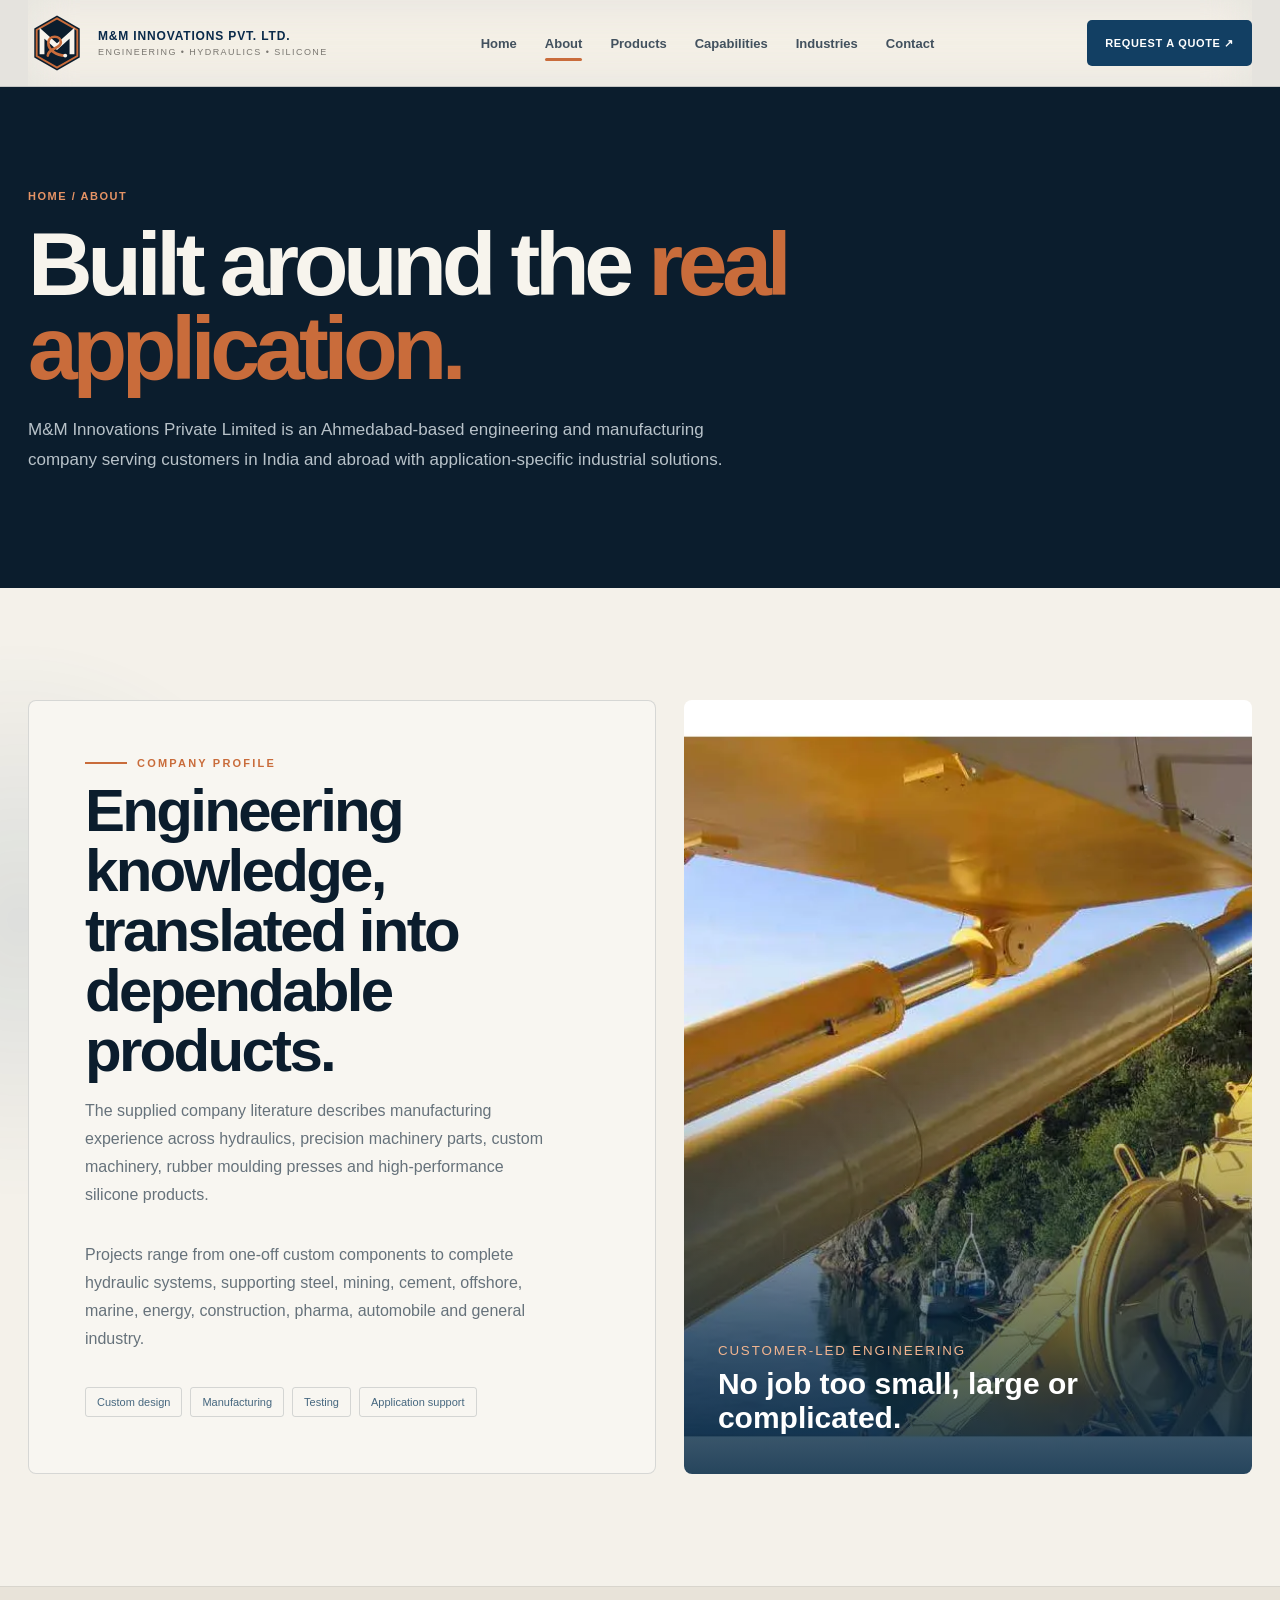
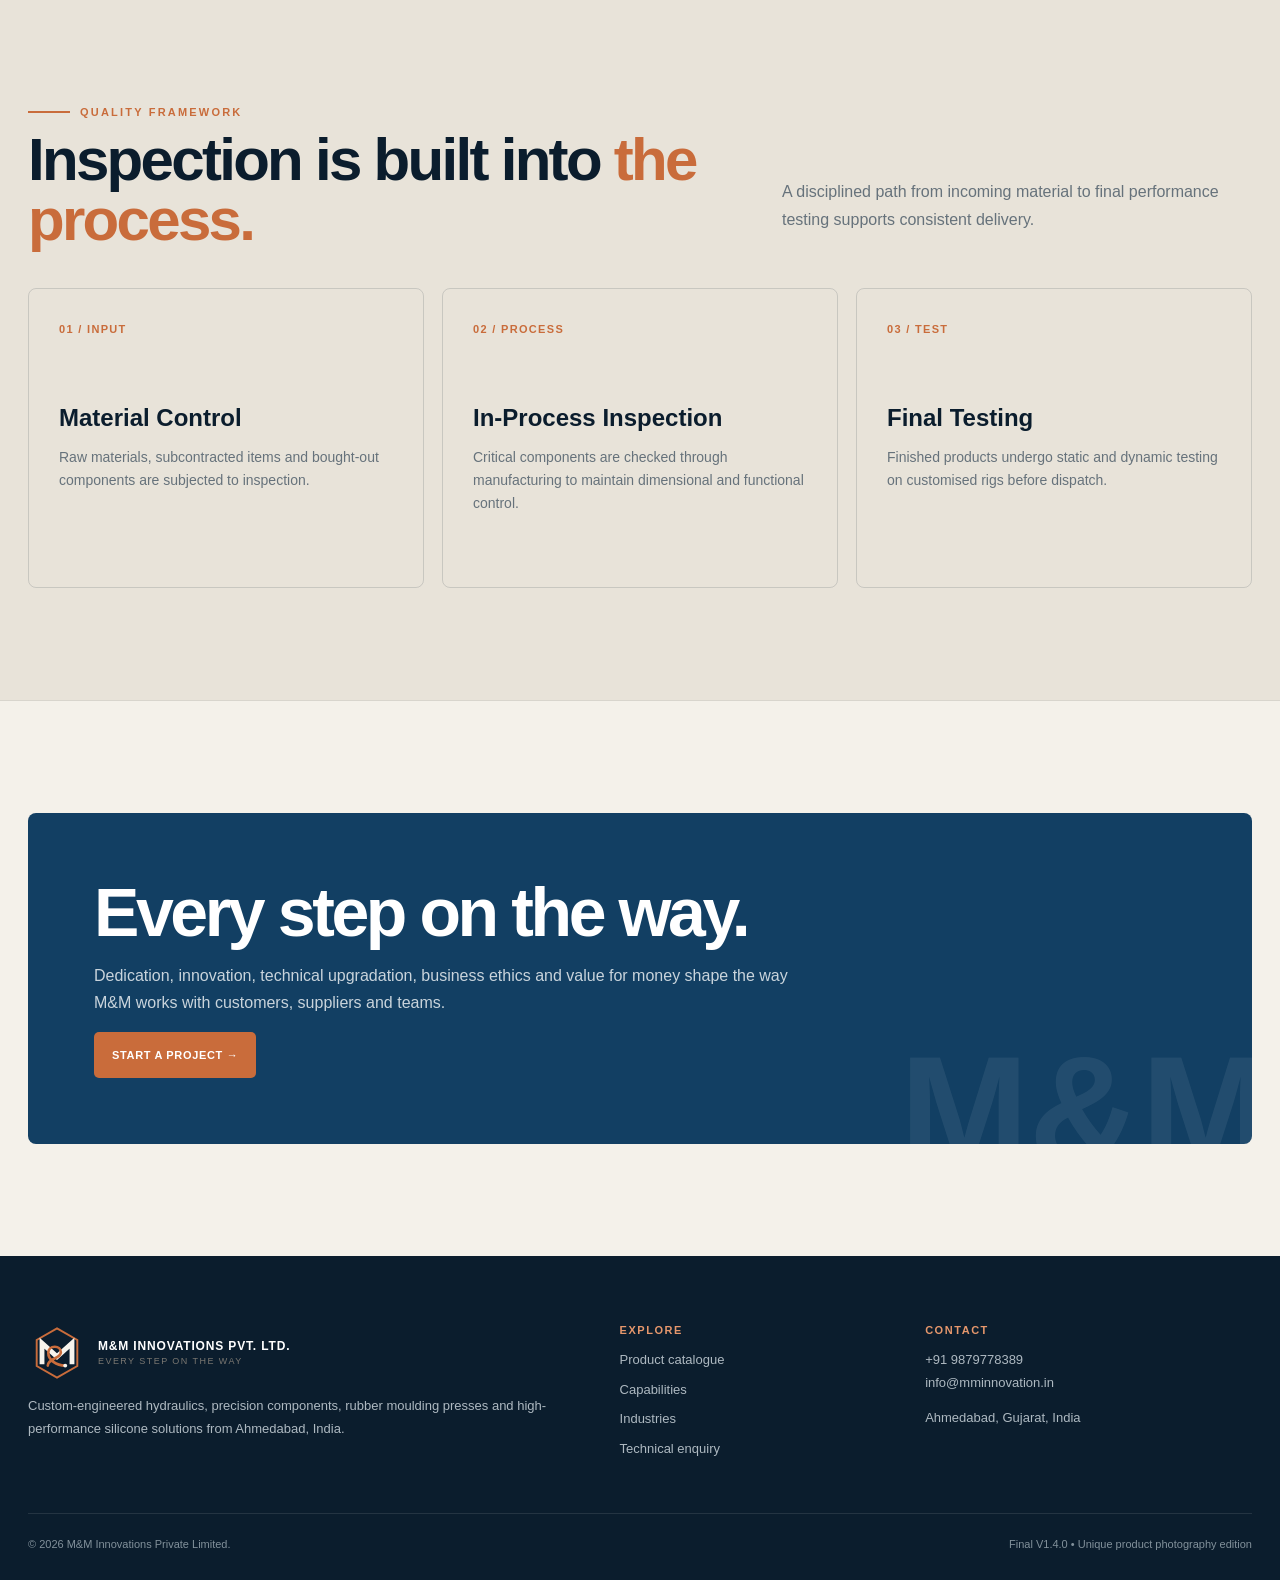
==== about.html @ 69aff67a "Initial commit for Render deployment" ====
<!doctype html><html lang="en"><head><meta charset="utf-8"><meta name="viewport" content="width=device-width,initial-scale=1"><title>About | M&M Innovations Pvt. Ltd.</title><meta name="description" content="About M&M Innovations manufacturing, quality control and engineering capabilities."><link rel="icon" href="favicon.ico"><link rel="stylesheet" href="assets/styles.css"><link rel="stylesheet" href="assets/final-polish.css"><link rel="stylesheet" href="assets/editorial-v130.css"></head><body><div class="noise"></div><div data-site-nav></div>
<header class="page-hero"><div class="container"><div class="breadcrumb">Home / About</div><h1>Built around the <span class="gradient" data-cms-text="about.hero.accent">real application.</span></h1><p data-cms-text="about.hero.description">M&M Innovations Private Limited is an Ahmedabad-based engineering and manufacturing company serving customers in India and abroad with application-specific industrial solutions.</p></div></header>
<main><section class="section"><div class="container split"><div class="content-panel reveal"><div class="eyebrow">Company profile</div><h2 data-cms-text="about.profile.title">Engineering knowledge, translated into dependable products.</h2><p data-cms-text="about.profile.description">The supplied company literature describes manufacturing experience across hydraulics, precision machinery parts, custom machinery, rubber moulding presses and high-performance silicone products.</p><p>Projects range from one-off custom components to complete hydraulic systems, supporting steel, mining, cement, offshore, marine, energy, construction, pharma, automobile and general industry.</p><div class="pill-row"><span class="pill">Custom design</span><span class="pill">Manufacturing</span><span class="pill">Testing</span><span class="pill">Application support</span></div></div><div class="visual-panel reveal"><img data-cms-image="about.profile.image" src="assets/product-photos/visual-cylinder.webp" alt="M&M hydraulic cylinder in industrial application"><div class="visual-caption"><small>Customer-led engineering</small><h3>No job too small, large or complicated.</h3></div></div></div></section>
<section class="section section-soft"><div class="container"><div class="section-head"><div><div class="eyebrow">Quality framework</div><h2>Inspection is built into <span class="gradient">the process.</span></h2></div><p>A disciplined path from incoming material to final performance testing supports consistent delivery.</p></div><div class="grid-3"><div class="service-card reveal"><span class="num">01 / INPUT</span><h3>Material Control</h3><p>Raw materials, subcontracted items and bought-out components are subjected to inspection.</p></div><div class="service-card reveal"><span class="num">02 / PROCESS</span><h3>In-Process Inspection</h3><p>Critical components are checked through manufacturing to maintain dimensional and functional control.</p></div><div class="service-card reveal"><span class="num">03 / TEST</span><h3>Final Testing</h3><p>Finished products undergo static and dynamic testing on customised rigs before dispatch.</p></div></div></div></section>
<section class="section"><div class="container cta-box reveal"><h2 data-cms-text="about.cta.title">Every step on the way.</h2><p>Dedication, innovation, technical upgradation, business ethics and value for money shape the way M&M works with customers, suppliers and teams.</p><a class="btn btn-dark" href="contact.html">Start a project →</a></div></section></main><div data-site-footer></div><script src="assets/site.js"></script></body></html>
---- assets/styles.css ----
:root{--ink:#0a2440;--ink-2:#243f59;--muted:#668097;--blue:#0b5f9e;--blue-2:#38a7d6;--ice:#eaf7fc;--white:#fff;--line:rgba(39,92,126,.15);--glass:rgba(255,255,255,.68);--glass-strong:rgba(255,255,255,.86);--shadow:0 24px 70px rgba(25,68,99,.13);--shadow-soft:0 12px 34px rgba(25,68,99,.09);--radius:26px;--display:"Segoe UI Variable Display","Segoe UI",sans-serif;--body:"Segoe UI Variable Text","Segoe UI",sans-serif}
*{box-sizing:border-box}html{scroll-behavior:smooth}body{margin:0;color:var(--ink);font-family:var(--body);background:linear-gradient(135deg,#fafdff 0%,#eef8fc 42%,#f8fbfd 100%);overflow-x:hidden}body:before,body:after{content:"";position:fixed;z-index:-2;border-radius:50%;filter:blur(10px);pointer-events:none}body:before{width:540px;height:540px;right:-180px;top:-180px;background:radial-gradient(circle,rgba(80,184,220,.22),transparent 68%);animation:orb 16s ease-in-out infinite}body:after{width:440px;height:440px;left:-180px;bottom:-180px;background:radial-gradient(circle,rgba(118,153,207,.18),transparent 70%);animation:orb 19s ease-in-out infinite reverse}body.modal-open{overflow:hidden}a{color:inherit;text-decoration:none}button,input,select,textarea{font:inherit}img{display:block;max-width:100%}.container{width:min(1200px,calc(100% - 40px));margin:auto}.noise{position:fixed;inset:0;z-index:-1;pointer-events:none;opacity:.18;background-image:linear-gradient(rgba(29,92,126,.025) 1px,transparent 1px),linear-gradient(90deg,rgba(29,92,126,.025) 1px,transparent 1px);background-size:36px 36px;mask-image:linear-gradient(to bottom,black,transparent 85%)}
.nav{position:fixed;inset:16px 0 auto;z-index:80}.nav-inner{min-height:76px;padding:9px 12px 9px 16px;display:flex;align-items:center;justify-content:space-between;gap:22px;border:1px solid rgba(255,255,255,.9);border-radius:22px;background:rgba(255,255,255,.7);backdrop-filter:blur(22px) saturate(145%);box-shadow:0 14px 45px rgba(31,78,108,.1)}.brand{display:flex;align-items:center;gap:12px;min-width:0}.brand-logo{width:68px;height:50px;object-fit:contain;flex:0 0 auto;filter:drop-shadow(0 8px 10px rgba(22,58,93,.13))}.brand-copy{display:grid;line-height:1}.brand-copy strong{font:800 13px/1.18 var(--display);letter-spacing:.04em;color:#092a4a}.brand-copy small{margin-top:4px;color:#688095;font-size:9px;letter-spacing:.16em;text-transform:uppercase}.nav-links{display:flex;align-items:center;gap:22px;font-size:13px;font-weight:600;color:#415e76}.nav-links a{padding:11px 0;position:relative}.nav-links a:after{content:"";position:absolute;left:0;right:100%;bottom:4px;height:2px;border-radius:3px;background:linear-gradient(90deg,var(--blue),var(--blue-2));transition:right .25s ease}.nav-links a:hover:after,.nav-links a.active:after{right:0}.nav-cta,.btn{display:inline-flex;align-items:center;justify-content:center;gap:8px;min-height:44px;border:1px solid transparent;border-radius:13px;padding:11px 17px;font-size:13px;font-weight:800;cursor:pointer;transition:transform .25s ease,box-shadow .25s ease,border-color .25s ease}.nav-cta,.btn-primary{color:#fff;background:linear-gradient(135deg,#0b4d83,#1683bb);box-shadow:0 12px 27px rgba(11,95,158,.22)}.btn-secondary{color:var(--ink);border-color:rgba(43,91,125,.16);background:rgba(255,255,255,.68);backdrop-filter:blur(12px)}.btn-dark{color:#fff;background:#0a2845}.btn:hover,.nav-cta:hover{transform:translateY(-2px);box-shadow:0 16px 30px rgba(22,71,105,.17)}.menu-btn{display:none;border:0;background:transparent;color:var(--ink);font-size:25px;cursor:pointer}.eyebrow{display:inline-flex;align-items:center;gap:10px;color:var(--blue);font-size:11px;font-weight:800;letter-spacing:.18em;text-transform:uppercase}.eyebrow:before{content:"";width:30px;height:1px;background:currentColor}
.hero{min-height:100svh;display:flex;align-items:center;padding:152px 0 88px;position:relative;overflow:hidden;background:radial-gradient(circle at 72% 36%,rgba(255,255,255,.96),rgba(221,244,251,.6) 27%,transparent 52%)}.hero:before{content:"";position:absolute;width:720px;height:720px;right:-70px;top:40px;border:1px solid rgba(27,109,157,.09);border-radius:50%;box-shadow:inset 0 0 0 90px rgba(255,255,255,.14),inset 0 0 0 180px rgba(255,255,255,.11);animation:spin 38s linear infinite}.hero-grid{position:relative;z-index:2;display:grid;grid-template-columns:minmax(0,1.14fr) minmax(330px,.86fr);align-items:center;gap:70px}.hero h1,.page-hero h1{font:800 clamp(50px,7vw,92px)/.94 var(--display);letter-spacing:-.06em;margin:20px 0 25px;color:#092a4a}.hero h1 span,.gradient{background:linear-gradient(95deg,#0a4b7d,#2f9eca);-webkit-background-clip:text;color:transparent}.hero p,.page-hero p{max-width:730px;color:#536f85;font-size:17px;line-height:1.75}.hero-actions{display:flex;gap:11px;flex-wrap:wrap;margin-top:31px}.hero-logo-card{justify-self:end;width:min(390px,100%);height:500px;display:grid;place-items:center;padding:35px;border:1px solid rgba(255,255,255,.95);border-radius:40px;background:rgba(255,255,255,.52);backdrop-filter:blur(24px) saturate(140%);box-shadow:var(--shadow);animation:float 6s ease-in-out infinite}.hero-logo-card img{width:100%;height:410px;object-fit:contain;filter:drop-shadow(0 24px 22px rgba(17,58,91,.18))}.hero-logo-card p{display:none}.metrics{position:relative;z-index:5;margin-top:-52px}.metric-row{display:grid;grid-template-columns:repeat(4,1fr);border:1px solid rgba(255,255,255,.92);border-radius:24px;background:rgba(255,255,255,.68);backdrop-filter:blur(22px);box-shadow:var(--shadow-soft);overflow:hidden}.metric{padding:24px 25px}.metric+.metric{border-left:1px solid var(--line)}.metric strong{display:block;font:800 27px var(--display);color:#0b4f82}.metric span{font-size:12px;color:var(--muted)}
.section{padding:105px 0}.section-soft{background:linear-gradient(180deg,rgba(255,255,255,.5),rgba(228,245,251,.45))}.section-head{display:flex;justify-content:space-between;align-items:end;gap:36px;margin-bottom:38px}.section-head h2,.content-panel h2{font:800 clamp(35px,5vw,60px)/1 var(--display);letter-spacing:-.045em;margin:12px 0 0;color:#0a2c4c}.section-head p,.content-panel p{max-width:470px;color:var(--muted);line-height:1.75}.grid-3{display:grid;grid-template-columns:repeat(3,1fr);gap:18px}.division-card,.service-card{position:relative;min-height:310px;padding:28px;border:1px solid rgba(255,255,255,.94);border-radius:var(--radius);background:rgba(255,255,255,.62);backdrop-filter:blur(16px);box-shadow:var(--shadow-soft);overflow:hidden;transition:transform .35s ease,box-shadow .35s ease,border-color .35s ease}.division-card:before,.service-card:before{content:"";position:absolute;width:120px;height:120px;right:-50px;bottom:-55px;border-radius:50%;background:radial-gradient(circle,rgba(58,166,211,.18),transparent 70%);transition:transform .4s}.division-card:hover,.service-card:hover{transform:translateY(-8px);border-color:rgba(82,170,207,.32);box-shadow:0 28px 60px rgba(28,76,107,.15)}.division-card:hover:before,.service-card:hover:before{transform:scale(1.4)}.division-card .icon,.service-card .num{color:#1175ad;font:800 11px var(--display);letter-spacing:.12em}.division-card h3,.service-card h3{font:800 24px/1.15 var(--display);margin:67px 0 12px;color:#0d3455}.division-card p,.service-card p{color:var(--muted);font-size:14px;line-height:1.67}.division-card .arrow{position:absolute;right:24px;top:24px;width:42px;height:42px;display:grid;place-items:center;border:1px solid var(--line);border-radius:50%;background:rgba(255,255,255,.55);transition:.3s}.division-card:hover .arrow{background:var(--blue);color:#fff;border-color:var(--blue);transform:rotate(45deg)}
.split{display:grid;grid-template-columns:1.05fr .95fr;gap:20px}.visual-panel{min-height:590px;border-radius:34px;overflow:hidden;position:relative;border:1px solid rgba(255,255,255,.95);background:#e9f4f8;box-shadow:var(--shadow)}.visual-panel img{width:100%;height:100%;object-fit:cover}.visual-panel:after{content:"";position:absolute;inset:45% 0 0;background:linear-gradient(transparent,rgba(8,43,70,.88))}.visual-caption{position:absolute;z-index:2;left:28px;right:28px;bottom:26px;color:#fff}.visual-caption small{color:#bfefff;letter-spacing:.14em;text-transform:uppercase}.visual-caption h3{font:800 30px var(--display);margin:8px 0}.content-panel{padding:46px;border:1px solid rgba(255,255,255,.94);border-radius:34px;background:rgba(255,255,255,.66);backdrop-filter:blur(18px);box-shadow:var(--shadow-soft);display:flex;flex-direction:column;justify-content:center}.ticks{display:grid;gap:0;margin-top:22px}.tick{display:grid;grid-template-columns:42px 1fr;gap:12px;padding:16px 0;border-top:1px solid var(--line)}.tick b{color:var(--blue)}.tick span{color:var(--muted);font-size:13px;line-height:1.6}.pill-row{display:flex;gap:8px;flex-wrap:wrap;margin-top:18px}.pill{padding:8px 11px;border:1px solid var(--line);border-radius:999px;background:rgba(255,255,255,.62);color:#46677f;font-size:11px}
.page-hero{padding:180px 0 92px;position:relative;background:radial-gradient(circle at 84% 22%,rgba(63,170,213,.2),transparent 30%),linear-gradient(180deg,rgba(255,255,255,.5),rgba(230,246,251,.44));border-bottom:1px solid rgba(55,112,145,.08)}.breadcrumb{color:var(--blue);font-size:11px;font-weight:800;letter-spacing:.14em;text-transform:uppercase}.cta-box{padding:55px;border:1px solid rgba(255,255,255,.96);border-radius:36px;background:linear-gradient(135deg,rgba(255,255,255,.88),rgba(212,241,250,.82));backdrop-filter:blur(20px);box-shadow:var(--shadow);color:var(--ink);position:relative;overflow:hidden}.cta-box:after{content:'M&M';position:absolute;right:-18px;bottom:-45px;font:800 155px/1 var(--display);color:#0d679d;opacity:.07}.cta-box h2{font:800 clamp(38px,5.5vw,68px)/.98 var(--display);letter-spacing:-.05em;max-width:850px;margin:0;color:#0a2d4d}.cta-box p{max-width:700px;color:#536f85;line-height:1.7;position:relative;z-index:2}
.catalog-tools{position:sticky;top:106px;z-index:20;display:flex;align-items:center;gap:12px;flex-wrap:wrap;padding:12px;margin:0 0 30px;border:1px solid rgba(255,255,255,.94);border-radius:19px;background:rgba(255,255,255,.76);backdrop-filter:blur(22px);box-shadow:var(--shadow-soft)}.search-box{min-width:260px;flex:1;position:relative}.search-box input{width:100%;height:47px;padding:0 42px 0 15px;border:1px solid var(--line);border-radius:13px;color:var(--ink);background:rgba(246,252,254,.86);outline:none}.search-box input:focus{border-color:#5eb1d3;box-shadow:0 0 0 4px rgba(61,160,204,.1)}.search-box span{position:absolute;right:15px;top:12px;color:var(--muted)}.filters{display:flex;gap:7px;overflow:auto;padding-bottom:1px}.filter-btn{white-space:nowrap;border:1px solid var(--line);border-radius:11px;padding:10px 12px;background:rgba(255,255,255,.55);color:#45657d;cursor:pointer;font-size:12px}.filter-btn.active{background:#0c609b;color:#fff;border-color:#0c609b;font-weight:800}.product-grid{display:grid;grid-template-columns:repeat(3,1fr);gap:18px}.product-card{min-height:395px;border:1px solid rgba(255,255,255,.96);border-radius:26px;background:rgba(255,255,255,.66);backdrop-filter:blur(16px);box-shadow:var(--shadow-soft);overflow:hidden;transition:transform .32s ease,box-shadow .32s ease}.product-card:hover{transform:translateY(-7px);box-shadow:0 27px 58px rgba(29,78,109,.15)}.product-media{height:126px;position:relative;overflow:hidden;background:linear-gradient(135deg,rgba(221,244,251,.85),rgba(247,252,254,.94));border-bottom:1px solid rgba(44,104,139,.08)}.product-media:before{content:"";position:absolute;right:-32px;top:-48px;width:175px;height:175px;border-radius:50%;border:1px solid rgba(38,130,176,.16);box-shadow:inset 0 0 0 28px rgba(255,255,255,.22)}.product-media:after{content:"M&M";position:absolute;right:18px;bottom:7px;font:800 50px/1 var(--display);color:rgba(23,103,151,.07)}.product-symbol{position:absolute;left:21px;bottom:18px;width:56px;height:56px;display:grid;place-items:center;border-radius:17px;color:#fff;font:800 17px var(--display);background:linear-gradient(145deg,#0e4f82,#2a9aca);box-shadow:0 12px 24px rgba(18,98,150,.22)}.product-badge{position:absolute;left:91px;bottom:31px;color:#276181;font-size:10px;font-weight:800;letter-spacing:.08em;text-transform:uppercase}.product-body{padding:22px}.product-body h3{font:800 21px/1.18 var(--display);margin:0 0 10px;color:#0c3152}.product-body p{height:68px;overflow:hidden;color:var(--muted);font-size:13px;line-height:1.65}.spec-chips{display:flex;gap:6px;flex-wrap:wrap;margin:15px 0}.spec-chips span{padding:6px 8px;border-radius:8px;background:rgba(226,244,250,.75);color:#3b6b87;font-size:10px}.product-actions{display:flex;gap:8px}.product-actions .btn{flex:1;padding:10px 12px}.empty{display:none;text-align:center;padding:50px;border:1px dashed var(--line);border-radius:20px;color:var(--muted)}.catalog-downloads{display:grid;grid-template-columns:repeat(5,1fr);gap:12px}.download-card{display:flex;flex-direction:column;min-height:185px;gap:12px;padding:19px;border:1px solid rgba(255,255,255,.94);border-radius:19px;background:rgba(255,255,255,.64);box-shadow:var(--shadow-soft)}.download-card strong{font:800 15px/1.3 var(--display);color:#113a5a}.download-card small{color:var(--muted)}.download-card a{margin-top:auto;color:var(--blue);font-size:12px;font-weight:800}
.modal{position:fixed;z-index:100;inset:0;display:none;place-items:center;padding:20px;background:rgba(17,43,61,.35);backdrop-filter:blur(14px)}.modal.open{display:grid}.modal-card{width:min(1000px,100%);max-height:calc(100svh - 40px);overflow:auto;display:grid;grid-template-columns:.95fr 1.05fr;border:1px solid rgba(255,255,255,.95);border-radius:29px;background:rgba(250,253,254,.94);box-shadow:0 36px 100px rgba(14,45,67,.25)}.modal-image{min-height:570px;background:#eef6f8}.modal-image img{width:100%;height:100%;object-fit:contain;object-position:top}.modal-content{padding:38px;position:relative}.modal-close{position:absolute;right:18px;top:18px;width:40px;height:40px;border:1px solid var(--line);border-radius:50%;background:#fff;color:var(--ink);cursor:pointer}.modal-content h2{font:800 38px/1 var(--display);margin:14px 45px 16px 0;color:#0c3152}.modal-content p{color:var(--muted);line-height:1.75}.spec-list{display:grid;gap:9px;margin:22px 0}.spec-list div{display:flex;gap:10px;padding-top:9px;border-top:1px solid var(--line);color:#3f6078;font-size:13px}.spec-list div:before{content:'◆';color:#2190c0;font-size:9px;margin-top:4px}
.capability-table{width:100%;border-collapse:collapse;border:1px solid var(--line);background:rgba(255,255,255,.68);box-shadow:var(--shadow-soft)}.capability-table th,.capability-table td{text-align:left;padding:15px;border-bottom:1px solid var(--line);font-size:13px}.capability-table th{color:#0b5b91;background:rgba(218,241,249,.72)}.capability-table td{color:#526e82}.industry-grid{display:grid;grid-template-columns:repeat(4,1fr);gap:14px}.industry{min-height:195px;padding:22px;border:1px solid rgba(255,255,255,.95);border-radius:21px;background:rgba(255,255,255,.63);box-shadow:var(--shadow-soft);display:flex;flex-direction:column;justify-content:space-between;transition:transform .3s}.industry:hover{transform:translateY(-6px)}.industry b{font:800 28px var(--display);color:#1b82b3}.industry span{color:var(--muted);font-size:12px;line-height:1.6}.contact-grid{display:grid;grid-template-columns:.9fr 1.1fr;gap:20px}.contact-card,.form-card{padding:34px;border:1px solid rgba(255,255,255,.95);border-radius:29px;background:rgba(255,255,255,.66);box-shadow:var(--shadow-soft)}.contact-list{display:grid;gap:17px;margin-top:25px}.contact-item{padding-top:16px;border-top:1px solid var(--line)}.contact-item small{display:block;color:var(--blue);text-transform:uppercase;letter-spacing:.12em;margin-bottom:6px}.contact-item p,.contact-item a{color:var(--muted);line-height:1.65;margin:0;font-size:13px}.form-grid{display:grid;grid-template-columns:1fr 1fr;gap:13px}.field{display:grid;gap:7px}.field.full{grid-column:1/-1}.field label{font-size:11px;color:#516e84}.field input,.field select,.field textarea{width:100%;border:1px solid var(--line);border-radius:13px;background:rgba(248,252,253,.82);color:var(--ink);padding:13px;outline:none}.field textarea{min-height:130px;resize:vertical}.field input:focus,.field select:focus,.field textarea:focus{border-color:#59acd1;box-shadow:0 0 0 4px rgba(61,160,204,.1)}.form-message{display:none;margin-top:12px;padding:12px;border:1px solid rgba(51,157,111,.25);border-radius:11px;background:rgba(92,196,145,.12);color:#22764d}
.footer{padding:72px 0 28px}.footer-grid{display:grid;grid-template-columns:1.35fr .65fr .8fr;gap:40px;padding:35px;border:1px solid rgba(255,255,255,.95);border-radius:28px;background:rgba(255,255,255,.56);box-shadow:var(--shadow-soft)}.footer p,.footer a{color:var(--muted);font-size:13px;line-height:1.75}.footer h4{margin:0 0 13px;color:#24465f;font-size:11px;text-transform:uppercase;letter-spacing:.14em}.footer-links{display:grid;gap:7px}.footer-bottom{display:flex;justify-content:space-between;gap:18px;padding-top:22px;color:#7c91a1;font-size:11px}.reveal{opacity:0;transform:translateY(24px);transition:opacity .7s ease,transform .7s cubic-bezier(.2,.75,.2,1)}.reveal.visible{opacity:1;transform:none}.grid-3 .reveal:nth-child(2),.product-grid .reveal:nth-child(3n+2){transition-delay:.07s}.grid-3 .reveal:nth-child(3),.product-grid .reveal:nth-child(3n){transition-delay:.14s}.admin-shortcut{position:fixed;z-index:60;right:16px;bottom:16px;padding:9px 12px;border:1px solid rgba(255,255,255,.9);border-radius:999px;background:rgba(255,255,255,.8);backdrop-filter:blur(16px);box-shadow:var(--shadow-soft);color:var(--blue);font-size:11px;font-weight:800}
@keyframes float{0%,100%{transform:translateY(0) rotate(-.4deg)}50%{transform:translateY(-13px) rotate(.4deg)}}@keyframes orb{0%,100%{transform:translate(0,0)}50%{transform:translate(-25px,28px)}}@keyframes spin{to{transform:rotate(360deg)}}
@media(max-width:1050px){.nav-links{gap:14px}.nav-cta{display:none}.product-grid{grid-template-columns:repeat(2,1fr)}.catalog-downloads{grid-template-columns:repeat(3,1fr)}.industry-grid{grid-template-columns:repeat(2,1fr)}}@media(max-width:820px){.nav-links{display:none}.nav-links.open{position:absolute;display:grid;top:84px;left:20px;right:20px;padding:18px;border:1px solid rgba(255,255,255,.95);border-radius:18px;background:rgba(255,255,255,.94);box-shadow:var(--shadow)}.menu-btn{display:block}.hero-grid{grid-template-columns:1fr}.hero-logo-card{display:none}.metric-row{grid-template-columns:repeat(2,1fr)}.metric:nth-child(3){border-left:0;border-top:1px solid var(--line)}.metric:nth-child(4){border-top:1px solid var(--line)}.grid-3{grid-template-columns:repeat(2,1fr)}.split,.contact-grid{grid-template-columns:1fr}.section-head{display:block}.section-head p{margin-top:17px}.catalog-downloads{grid-template-columns:repeat(2,1fr)}.modal-card{grid-template-columns:1fr}.modal-image{min-height:360px;max-height:42vh}.footer-grid{grid-template-columns:1fr 1fr}.footer-grid>:first-child{grid-column:1/-1}}@media(max-width:580px){.container{width:min(100% - 24px,1200px)}.brand-copy small{display:none}.brand-copy strong{max-width:165px;font-size:10px}.brand-logo{width:55px;height:42px}.nav{inset:10px 0 auto}.nav-inner{min-height:64px}.hero{padding-top:132px}.hero h1,.page-hero h1{font-size:46px}.hero p,.page-hero p{font-size:15px}.metrics{margin-top:-25px}.metric{padding:18px}.metric strong{font-size:21px}.section{padding:76px 0}.grid-3,.product-grid,.catalog-downloads,.industry-grid,.form-grid{grid-template-columns:1fr}.division-card,.service-card{min-height:255px}.division-card h3,.service-card h3{margin-top:48px}.content-panel,.contact-card,.form-card{padding:25px}.visual-panel{min-height:430px}.catalog-tools{top:86px}.search-box{min-width:100%}.page-hero{padding:145px 0 70px}.cta-box{padding:38px 24px}.modal-content{padding:28px 22px}.modal-content h2{font-size:31px}.footer-grid{grid-template-columns:1fr;padding:26px}.footer-grid>:first-child{grid-column:auto}.footer-bottom{display:block}.product-card{min-height:380px}}@media(prefers-reduced-motion:reduce){*{scroll-behavior:auto!important;animation:none!important;transition:none!important}.reveal{opacity:1;transform:none}}
---- assets/final-polish.css ----
/* Final V1.4.0 stability, accessibility and responsive polish */
.sr-only{position:absolute!important;width:1px;height:1px;padding:0;margin:-1px;overflow:hidden;clip:rect(0,0,0,0);white-space:nowrap;border:0}
[hidden]{display:none!important}
:where(a,button,input,select,textarea):focus-visible{outline:3px solid rgba(20,132,187,.38);outline-offset:3px}
.menu-btn{min-width:44px;min-height:44px;border-radius:12px}
.menu-btn:hover{background:rgba(220,242,250,.72)}
.nav-inner{position:relative}
.product-count{flex:0 0 auto;padding:0 5px;color:#56748a;font-size:11px;font-weight:700;white-space:nowrap}
.form-message.error{border-color:rgba(191,72,72,.28);background:rgba(220,83,83,.1);color:#9a3434}
.btn:disabled{cursor:not-allowed;opacity:.68;transform:none;box-shadow:none}
.visual-panel img{transition:transform .7s cubic-bezier(.2,.75,.2,1)}
.visual-panel:hover img{transform:scale(1.025)}
.capability-table tr:last-child td{border-bottom:0}
.footer-links a,.contact-item a{width:max-content;max-width:100%}
.footer-links a:hover,.contact-item a:hover{color:var(--blue)}
@media(max-width:820px){
  .nav-links.open{max-height:calc(100vh - 120px);overflow-y:auto}
  .nav-links.open a{min-height:44px;display:flex;align-items:center;padding:10px 12px;border-radius:10px}
  .nav-links.open a:hover,.nav-links.open a.active{background:rgba(225,244,250,.72)}
  .modal{padding:12px;align-items:end}
  .modal-card{max-height:calc(100svh - 24px);border-radius:24px 24px 18px 18px}
  .modal-image{min-height:260px;height:34svh;max-height:330px}
  .modal-image img{object-position:center}
}
@media(max-width:580px){
  .hero h1,.page-hero h1{font-size:clamp(40px,12vw,50px);line-height:.98}
  .hero-actions,.product-actions{display:grid;grid-template-columns:1fr;width:100%}
  .hero-actions .btn,.product-actions .btn{width:100%}
  .catalog-tools{align-items:stretch}
  .filters{width:100%;padding:2px 0 6px}
  .filter-btn{min-height:42px}
  .product-count{width:100%;padding:2px 4px 0}
  .visual-panel{min-height:390px}
  .cta-box:after{font-size:105px}
  .admin-shortcut{right:12px;bottom:12px}
}
@media(prefers-reduced-motion:reduce){.visual-panel:hover img{transform:none}}
---- assets/editorial-v130.css ----
/* M&M Innovations FINAL V1.4.0 — precision industrial editorial direction */
:root{--ink:#0b1d2d;--ink-2:#263847;--muted:#66727b;--blue:#123f63;--blue-2:#c96c3b;--ice:#ebe7df;--white:#fff;--line:rgba(11,29,45,.15);--glass:#fff;--glass-strong:#fff;--shadow:0 18px 50px rgba(11,29,45,.09);--shadow-soft:0 8px 26px rgba(11,29,45,.07);--radius:14px}
body{background:#f4f1ea;color:var(--ink)}
body:before{width:620px;height:620px;right:-280px;top:-260px;background:radial-gradient(circle,rgba(201,108,59,.11),transparent 68%);animation:none}
body:after{width:560px;height:560px;left:-260px;bottom:-300px;background:radial-gradient(circle,rgba(18,63,99,.1),transparent 70%);animation:none}
.noise{opacity:.34;background-size:28px 28px;background-image:linear-gradient(rgba(11,29,45,.025) 1px,transparent 1px),linear-gradient(90deg,rgba(11,29,45,.025) 1px,transparent 1px)}
.container{width:min(1280px,calc(100% - 56px))}
.nav{inset:0 0 auto;background:rgba(244,241,234,.94);border-bottom:1px solid var(--line);backdrop-filter:blur(18px)}
.nav-inner{min-height:86px;padding:10px 0;border:0;border-radius:0;background:transparent;box-shadow:none}
.brand-logo{width:58px;height:58px;filter:none}.brand-copy strong{font-size:12px;letter-spacing:.07em}.brand-copy small{color:#7a7771}
.nav-links{gap:28px;color:#42515e}.nav-links a{padding:14px 0}.nav-links a:after{height:3px;bottom:4px;background:#c96c3b}
.nav-cta,.btn{border-radius:5px;min-height:46px;text-transform:uppercase;letter-spacing:.06em;font-size:11px}
.nav-cta,.btn-primary{background:#123f63;box-shadow:none}.nav-cta:hover,.btn-primary:hover{background:#0b2d48;box-shadow:none}
.btn-secondary{background:transparent;border-color:rgba(11,29,45,.24);backdrop-filter:none}.btn-dark{background:#c96c3b}
.eyebrow{color:#c96c3b;letter-spacing:.2em}.eyebrow:before{width:42px;height:2px}
.hero{min-height:92svh;padding:170px 0 96px;background:#0b1d2d;color:#fff}
.hero:before{width:760px;height:760px;right:-130px;top:20px;border-color:rgba(255,255,255,.08);box-shadow:inset 0 0 0 100px rgba(255,255,255,.018),inset 0 0 0 200px rgba(255,255,255,.016)}
.hero-grid{grid-template-columns:minmax(0,1.2fr) minmax(330px,.8fr);gap:80px}
.hero h1{max-width:850px;color:#f7f4ed;font-size:clamp(58px,7vw,102px);letter-spacing:-.065em}
.hero h1 span,.gradient{background:none;-webkit-background-clip:initial;color:#c96c3b}
.hero p{color:#b8c2c9;max-width:720px}
.hero .btn-secondary{color:#fff;border-color:rgba(255,255,255,.32)}
.hero-logo-card{height:520px;border:1px solid rgba(255,255,255,.14);border-radius:10px;background:linear-gradient(145deg,rgba(255,255,255,.09),rgba(255,255,255,.025));backdrop-filter:none;box-shadow:none;animation:float 7s ease-in-out infinite}
.hero-logo-card img{height:440px;filter:drop-shadow(0 28px 30px rgba(0,0,0,.22))}
.metrics{margin-top:0;background:#c96c3b}.metric-row{border:0;border-radius:0;background:transparent;backdrop-filter:none;box-shadow:none}.metric{padding:27px 30px}.metric+.metric{border-color:rgba(255,255,255,.25)}.metric strong{color:#fff}.metric span{color:#ffe4d6}
.section{padding:112px 0}.section-soft{background:#e8e3d9;border-block:1px solid rgba(11,29,45,.07)}
.section-head h2,.content-panel h2{color:#0b1d2d}.section-head p,.content-panel p{color:#66727b}
.division-card,.service-card{min-height:300px;padding:30px;border:1px solid rgba(11,29,45,.14);border-radius:8px;background:transparent;backdrop-filter:none;box-shadow:none}
.division-card:before,.service-card:before{display:none}.division-card:hover,.service-card:hover{border-color:#c96c3b;box-shadow:0 16px 40px rgba(11,29,45,.08)}
.division-card .icon,.service-card .num{color:#c96c3b}.division-card h3,.service-card h3{color:#0b1d2d}.division-card .arrow{border-radius:4px;background:transparent}.division-card:hover .arrow{background:#c96c3b;border-color:#c96c3b}
.split{gap:28px}.visual-panel{min-height:620px;border:0;border-radius:8px;background:#d5d0c6;box-shadow:none}.content-panel{padding:56px;border:1px solid rgba(11,29,45,.14);border-radius:8px;background:#f8f6f1;backdrop-filter:none;box-shadow:none}
.visual-caption{left:34px;right:34px;bottom:31px}.visual-caption small{color:#f2b590}.pill{border-radius:3px;background:transparent}
.page-hero{padding:190px 0 96px;background:#0b1d2d;border:0;color:#fff}.page-hero h1{max-width:1000px;color:#f7f4ed}.page-hero p{color:#b8c2c9}.breadcrumb{color:#e59365}
.cta-box{padding:66px;border:0;border-radius:8px;background:#123f63;color:#fff;box-shadow:none}.cta-box h2{color:#fff}.cta-box p{color:#c9d4dc}.cta-box:after{color:#fff}
.catalog-tools{top:102px;padding:14px 0;border:0;border-bottom:1px solid var(--line);border-radius:0;background:rgba(244,241,234,.96);backdrop-filter:blur(16px);box-shadow:none}
.search-box input{height:50px;border-radius:4px;background:#fff}.filter-btn{min-height:42px;border-radius:3px;background:transparent}.filter-btn.active{background:#123f63;border-color:#123f63}
.product-grid{grid-template-columns:repeat(3,minmax(0,1fr));gap:24px}
.product-card{min-height:550px;border:1px solid rgba(11,29,45,.13);border-radius:8px;background:#fff;backdrop-filter:none;box-shadow:none}.product-card:hover{transform:translateY(-5px);box-shadow:0 20px 44px rgba(11,29,45,.1)}
.product-media{height:258px;flex-basis:258px;background:#eeeae2;border-bottom:0}.product-media img{padding:0;object-fit:cover;object-position:center;filter:none}.product-card:hover .product-media img{transform:scale(1.035)}
.product-media:after{display:block;content:"";inset:auto 0 0;height:45%;background:linear-gradient(transparent,rgba(11,29,45,.65));color:transparent}
.product-badge{left:16px;bottom:14px;padding:7px 9px;border:1px solid rgba(255,255,255,.45);border-radius:3px;background:rgba(11,29,45,.8);backdrop-filter:blur(8px);box-shadow:none;color:#fff}
.product-body{padding:25px}.product-body h3{color:#0b1d2d;font-size:22px}.product-body p{color:#66727b}.spec-chips span{border-radius:3px;background:#eeeae2;color:#495a66}.product-actions{margin-top:5px}
.modal{background:rgba(4,15,24,.76);backdrop-filter:blur(8px)}.modal-card{border:0;border-radius:8px;background:#f7f4ed}.modal-image{background:#ded9d0}.modal-content h2{color:#0b1d2d}.modal-close{border-radius:4px}
.modal-image img{padding:0;filter:none;object-fit:cover;object-position:center}
.capability-table{background:#fff;box-shadow:none}.capability-table th{background:#123f63;color:#fff}
.industry{min-height:205px;border:1px solid rgba(11,29,45,.14);border-radius:6px;background:transparent;box-shadow:none}.industry b{color:#c96c3b}
.contact-card,.form-card{padding:42px;border:1px solid rgba(11,29,45,.14);border-radius:8px;background:#fff;box-shadow:none}.field input,.field select,.field textarea{border-radius:4px;background:#f8f6f1}.form-message{border-radius:3px}
.footer{padding:0;background:#0b1d2d}.footer-grid{padding:68px 0 52px;border:0;border-radius:0;background:transparent;box-shadow:none}.footer p,.footer a{color:#aeb9c1}.footer h4{color:#e6976c}.footer .brand-copy strong{color:#fff}.footer-bottom{padding:24px 0 30px;border-top:1px solid rgba(255,255,255,.1);color:#82919b}
.admin-shortcut{border:0;border-radius:4px;background:#c96c3b;color:#fff;backdrop-filter:none}
@media(max-width:1050px){.product-grid{grid-template-columns:repeat(2,1fr)}}
@media(max-width:820px){.nav{background:rgba(244,241,234,.98)}.nav-links.open{top:76px;left:0;right:0;border:1px solid var(--line);border-radius:5px;background:#f8f6f1}.hero{min-height:auto}.hero-grid{grid-template-columns:1fr}.page-hero{padding-top:160px}.modal-image{height:300px}.footer-grid{padding-inline:0}}
@media(max-width:580px){.container{width:min(100% - 28px,1280px)}.nav-inner{min-height:72px}.hero{padding-top:138px}.hero h1,.page-hero h1{font-size:clamp(42px,13vw,56px)}.section{padding:82px 0}.product-grid{grid-template-columns:1fr}.product-card{min-height:0}.product-media{height:240px;flex-basis:240px}.content-panel,.contact-card,.form-card{padding:28px}.visual-panel{min-height:420px}.cta-box{padding:44px 28px}.metric{padding:19px}.footer-grid{padding-top:48px}}
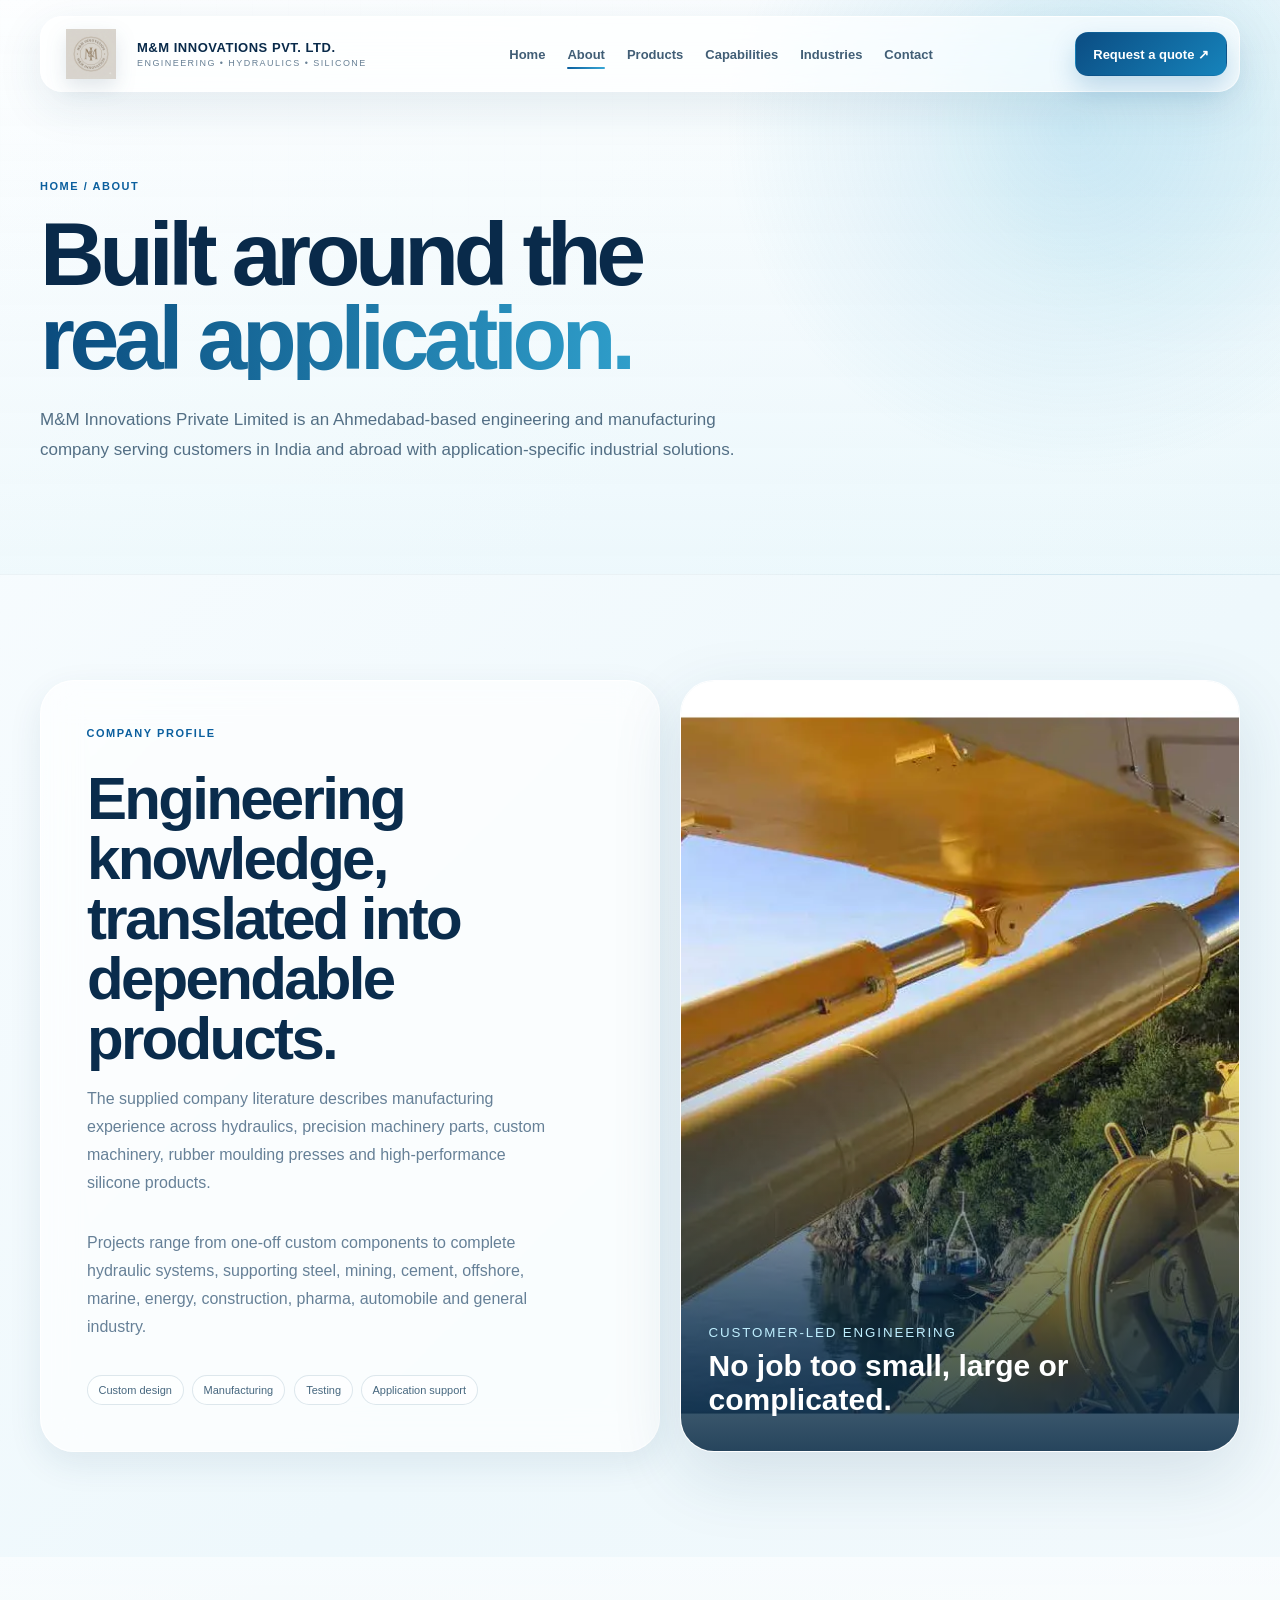
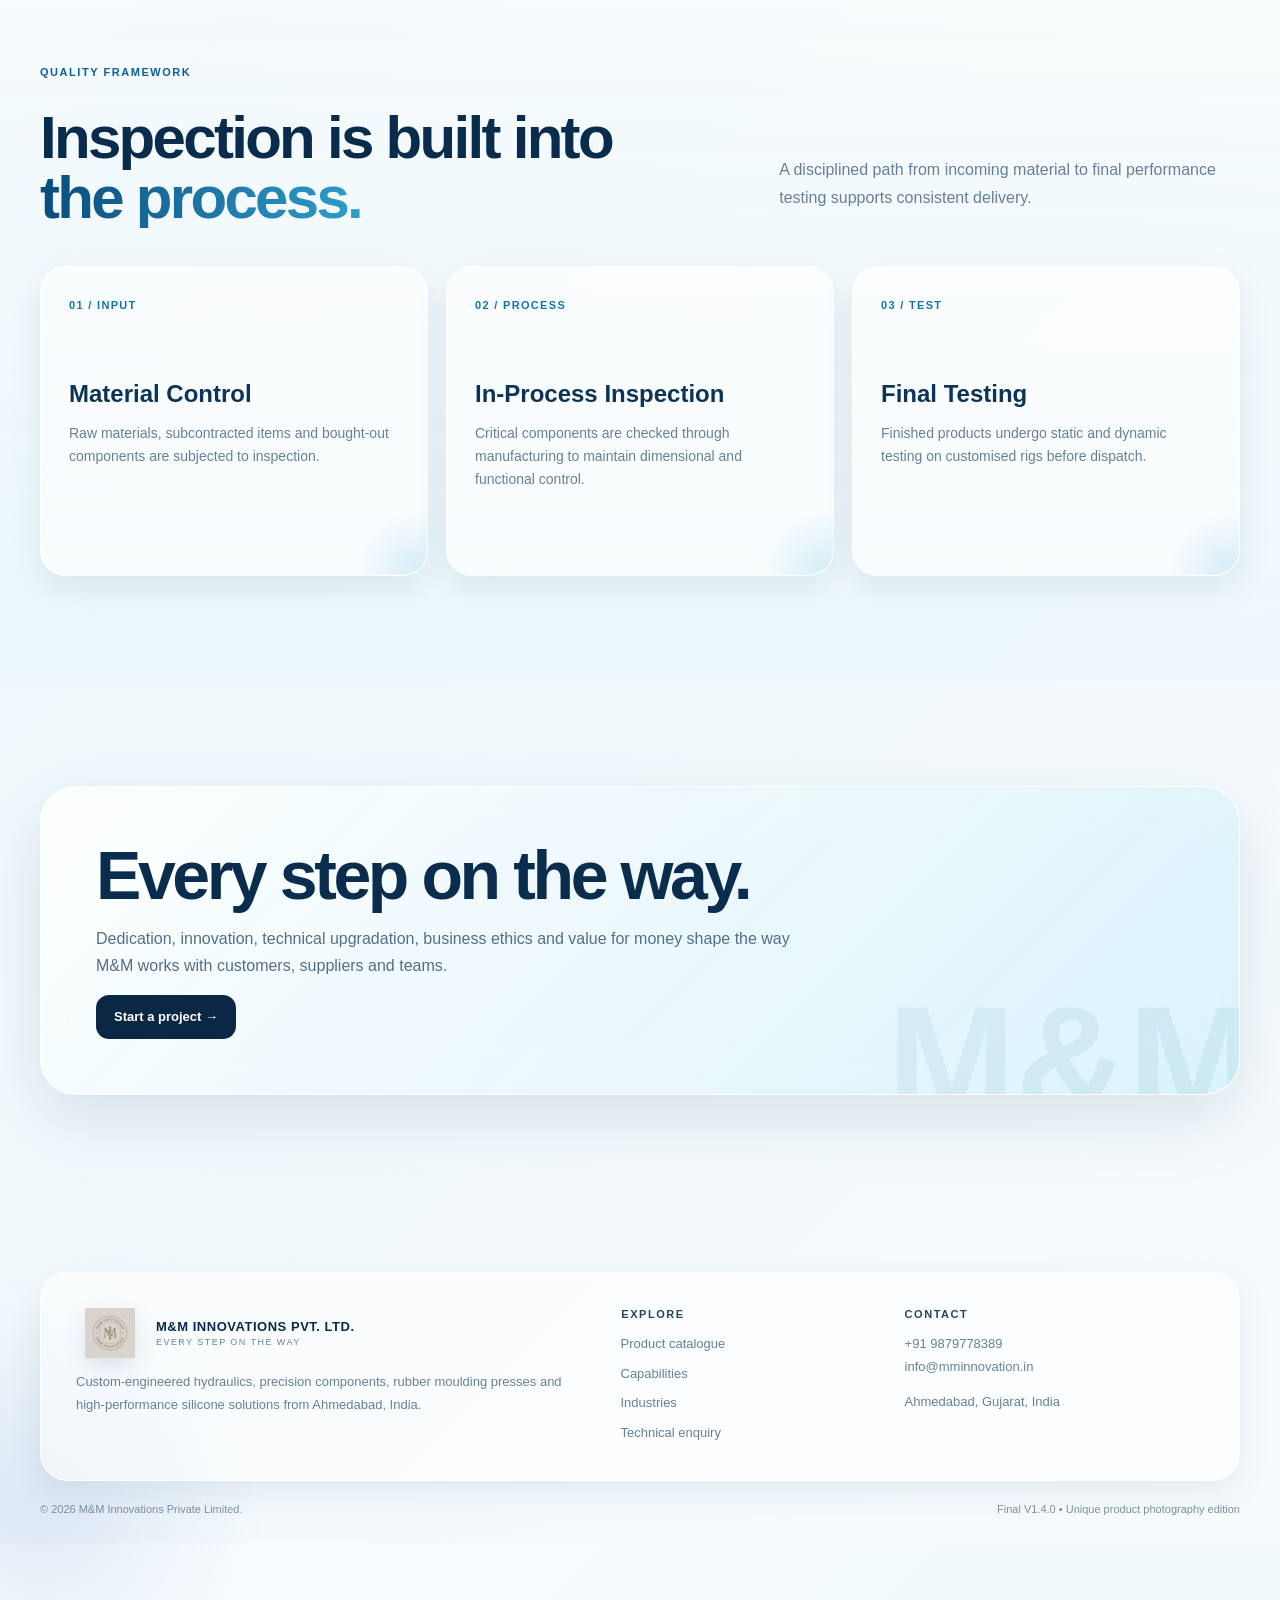
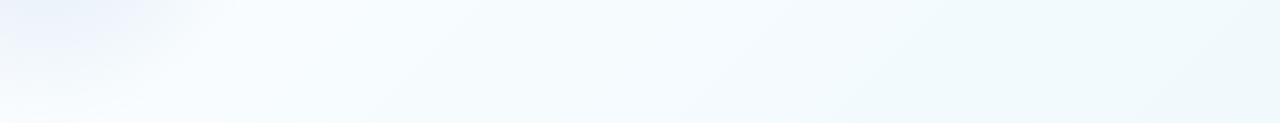
==== commit 69baf8b7: "Remove editorial-v130.css theme conflicts to enable premium 3D animations" ====
--- a/about.html
+++ b/about.html
@@ -1,4 +1,4 @@
-<!doctype html><html lang="en"><head><meta charset="utf-8"><meta name="viewport" content="width=device-width,initial-scale=1"><title>About | M&M Innovations Pvt. Ltd.</title><meta name="description" content="About M&M Innovations manufacturing, quality control and engineering capabilities."><link rel="icon" href="favicon.ico"><link rel="stylesheet" href="assets/styles.css"><link rel="stylesheet" href="assets/final-polish.css"><link rel="stylesheet" href="assets/editorial-v130.css"></head><body><div class="noise"></div><div data-site-nav></div>
+<!doctype html><html lang="en"><head><meta charset="utf-8"><meta name="viewport" content="width=device-width,initial-scale=1"><title>About | M&M Innovations Pvt. Ltd.</title><meta name="description" content="About M&M Innovations manufacturing, quality control and engineering capabilities."><link rel="icon" href="favicon.ico"><link rel="stylesheet" href="assets/styles.css"><link rel="stylesheet" href="assets/final-polish.css"></head><body><div class="noise"></div><div data-site-nav></div>
 <header class="page-hero"><div class="container"><div class="breadcrumb">Home / About</div><h1>Built around the <span class="gradient" data-cms-text="about.hero.accent">real application.</span></h1><p data-cms-text="about.hero.description">M&M Innovations Private Limited is an Ahmedabad-based engineering and manufacturing company serving customers in India and abroad with application-specific industrial solutions.</p></div></header>
 <main><section class="section"><div class="container split"><div class="content-panel reveal"><div class="eyebrow">Company profile</div><h2 data-cms-text="about.profile.title">Engineering knowledge, translated into dependable products.</h2><p data-cms-text="about.profile.description">The supplied company literature describes manufacturing experience across hydraulics, precision machinery parts, custom machinery, rubber moulding presses and high-performance silicone products.</p><p>Projects range from one-off custom components to complete hydraulic systems, supporting steel, mining, cement, offshore, marine, energy, construction, pharma, automobile and general industry.</p><div class="pill-row"><span class="pill">Custom design</span><span class="pill">Manufacturing</span><span class="pill">Testing</span><span class="pill">Application support</span></div></div><div class="visual-panel reveal"><img data-cms-image="about.profile.image" src="assets/product-photos/visual-cylinder.webp" alt="M&M hydraulic cylinder in industrial application"><div class="visual-caption"><small>Customer-led engineering</small><h3>No job too small, large or complicated.</h3></div></div></div></section>
 <section class="section section-soft"><div class="container"><div class="section-head"><div><div class="eyebrow">Quality framework</div><h2>Inspection is built into <span class="gradient">the process.</span></h2></div><p>A disciplined path from incoming material to final performance testing supports consistent delivery.</p></div><div class="grid-3"><div class="service-card reveal"><span class="num">01 / INPUT</span><h3>Material Control</h3><p>Raw materials, subcontracted items and bought-out components are subjected to inspection.</p></div><div class="service-card reveal"><span class="num">02 / PROCESS</span><h3>In-Process Inspection</h3><p>Critical components are checked through manufacturing to maintain dimensional and functional control.</p></div><div class="service-card reveal"><span class="num">03 / TEST</span><h3>Final Testing</h3><p>Finished products undergo static and dynamic testing on customised rigs before dispatch.</p></div></div></div></section>
--- a/assets/styles.css
+++ b/assets/styles.css
@@ -1,13 +1,1859 @@
-:root{--ink:#0a2440;--ink-2:#243f59;--muted:#668097;--blue:#0b5f9e;--blue-2:#38a7d6;--ice:#eaf7fc;--white:#fff;--line:rgba(39,92,126,.15);--glass:rgba(255,255,255,.68);--glass-strong:rgba(255,255,255,.86);--shadow:0 24px 70px rgba(25,68,99,.13);--shadow-soft:0 12px 34px rgba(25,68,99,.09);--radius:26px;--display:"Segoe UI Variable Display","Segoe UI",sans-serif;--body:"Segoe UI Variable Text","Segoe UI",sans-serif}
-*{box-sizing:border-box}html{scroll-behavior:smooth}body{margin:0;color:var(--ink);font-family:var(--body);background:linear-gradient(135deg,#fafdff 0%,#eef8fc 42%,#f8fbfd 100%);overflow-x:hidden}body:before,body:after{content:"";position:fixed;z-index:-2;border-radius:50%;filter:blur(10px);pointer-events:none}body:before{width:540px;height:540px;right:-180px;top:-180px;background:radial-gradient(circle,rgba(80,184,220,.22),transparent 68%);animation:orb 16s ease-in-out infinite}body:after{width:440px;height:440px;left:-180px;bottom:-180px;background:radial-gradient(circle,rgba(118,153,207,.18),transparent 70%);animation:orb 19s ease-in-out infinite reverse}body.modal-open{overflow:hidden}a{color:inherit;text-decoration:none}button,input,select,textarea{font:inherit}img{display:block;max-width:100%}.container{width:min(1200px,calc(100% - 40px));margin:auto}.noise{position:fixed;inset:0;z-index:-1;pointer-events:none;opacity:.18;background-image:linear-gradient(rgba(29,92,126,.025) 1px,transparent 1px),linear-gradient(90deg,rgba(29,92,126,.025) 1px,transparent 1px);background-size:36px 36px;mask-image:linear-gradient(to bottom,black,transparent 85%)}
-.nav{position:fixed;inset:16px 0 auto;z-index:80}.nav-inner{min-height:76px;padding:9px 12px 9px 16px;display:flex;align-items:center;justify-content:space-between;gap:22px;border:1px solid rgba(255,255,255,.9);border-radius:22px;background:rgba(255,255,255,.7);backdrop-filter:blur(22px) saturate(145%);box-shadow:0 14px 45px rgba(31,78,108,.1)}.brand{display:flex;align-items:center;gap:12px;min-width:0}.brand-logo{width:68px;height:50px;object-fit:contain;flex:0 0 auto;filter:drop-shadow(0 8px 10px rgba(22,58,93,.13))}.brand-copy{display:grid;line-height:1}.brand-copy strong{font:800 13px/1.18 var(--display);letter-spacing:.04em;color:#092a4a}.brand-copy small{margin-top:4px;color:#688095;font-size:9px;letter-spacing:.16em;text-transform:uppercase}.nav-links{display:flex;align-items:center;gap:22px;font-size:13px;font-weight:600;color:#415e76}.nav-links a{padding:11px 0;position:relative}.nav-links a:after{content:"";position:absolute;left:0;right:100%;bottom:4px;height:2px;border-radius:3px;background:linear-gradient(90deg,var(--blue),var(--blue-2));transition:right .25s ease}.nav-links a:hover:after,.nav-links a.active:after{right:0}.nav-cta,.btn{display:inline-flex;align-items:center;justify-content:center;gap:8px;min-height:44px;border:1px solid transparent;border-radius:13px;padding:11px 17px;font-size:13px;font-weight:800;cursor:pointer;transition:transform .25s ease,box-shadow .25s ease,border-color .25s ease}.nav-cta,.btn-primary{color:#fff;background:linear-gradient(135deg,#0b4d83,#1683bb);box-shadow:0 12px 27px rgba(11,95,158,.22)}.btn-secondary{color:var(--ink);border-color:rgba(43,91,125,.16);background:rgba(255,255,255,.68);backdrop-filter:blur(12px)}.btn-dark{color:#fff;background:#0a2845}.btn:hover,.nav-cta:hover{transform:translateY(-2px);box-shadow:0 16px 30px rgba(22,71,105,.17)}.menu-btn{display:none;border:0;background:transparent;color:var(--ink);font-size:25px;cursor:pointer}.eyebrow{display:inline-flex;align-items:center;gap:10px;color:var(--blue);font-size:11px;font-weight:800;letter-spacing:.18em;text-transform:uppercase}.eyebrow:before{content:"";width:30px;height:1px;background:currentColor}
-.hero{min-height:100svh;display:flex;align-items:center;padding:152px 0 88px;position:relative;overflow:hidden;background:radial-gradient(circle at 72% 36%,rgba(255,255,255,.96),rgba(221,244,251,.6) 27%,transparent 52%)}.hero:before{content:"";position:absolute;width:720px;height:720px;right:-70px;top:40px;border:1px solid rgba(27,109,157,.09);border-radius:50%;box-shadow:inset 0 0 0 90px rgba(255,255,255,.14),inset 0 0 0 180px rgba(255,255,255,.11);animation:spin 38s linear infinite}.hero-grid{position:relative;z-index:2;display:grid;grid-template-columns:minmax(0,1.14fr) minmax(330px,.86fr);align-items:center;gap:70px}.hero h1,.page-hero h1{font:800 clamp(50px,7vw,92px)/.94 var(--display);letter-spacing:-.06em;margin:20px 0 25px;color:#092a4a}.hero h1 span,.gradient{background:linear-gradient(95deg,#0a4b7d,#2f9eca);-webkit-background-clip:text;color:transparent}.hero p,.page-hero p{max-width:730px;color:#536f85;font-size:17px;line-height:1.75}.hero-actions{display:flex;gap:11px;flex-wrap:wrap;margin-top:31px}.hero-logo-card{justify-self:end;width:min(390px,100%);height:500px;display:grid;place-items:center;padding:35px;border:1px solid rgba(255,255,255,.95);border-radius:40px;background:rgba(255,255,255,.52);backdrop-filter:blur(24px) saturate(140%);box-shadow:var(--shadow);animation:float 6s ease-in-out infinite}.hero-logo-card img{width:100%;height:410px;object-fit:contain;filter:drop-shadow(0 24px 22px rgba(17,58,91,.18))}.hero-logo-card p{display:none}.metrics{position:relative;z-index:5;margin-top:-52px}.metric-row{display:grid;grid-template-columns:repeat(4,1fr);border:1px solid rgba(255,255,255,.92);border-radius:24px;background:rgba(255,255,255,.68);backdrop-filter:blur(22px);box-shadow:var(--shadow-soft);overflow:hidden}.metric{padding:24px 25px}.metric+.metric{border-left:1px solid var(--line)}.metric strong{display:block;font:800 27px var(--display);color:#0b4f82}.metric span{font-size:12px;color:var(--muted)}
-.section{padding:105px 0}.section-soft{background:linear-gradient(180deg,rgba(255,255,255,.5),rgba(228,245,251,.45))}.section-head{display:flex;justify-content:space-between;align-items:end;gap:36px;margin-bottom:38px}.section-head h2,.content-panel h2{font:800 clamp(35px,5vw,60px)/1 var(--display);letter-spacing:-.045em;margin:12px 0 0;color:#0a2c4c}.section-head p,.content-panel p{max-width:470px;color:var(--muted);line-height:1.75}.grid-3{display:grid;grid-template-columns:repeat(3,1fr);gap:18px}.division-card,.service-card{position:relative;min-height:310px;padding:28px;border:1px solid rgba(255,255,255,.94);border-radius:var(--radius);background:rgba(255,255,255,.62);backdrop-filter:blur(16px);box-shadow:var(--shadow-soft);overflow:hidden;transition:transform .35s ease,box-shadow .35s ease,border-color .35s ease}.division-card:before,.service-card:before{content:"";position:absolute;width:120px;height:120px;right:-50px;bottom:-55px;border-radius:50%;background:radial-gradient(circle,rgba(58,166,211,.18),transparent 70%);transition:transform .4s}.division-card:hover,.service-card:hover{transform:translateY(-8px);border-color:rgba(82,170,207,.32);box-shadow:0 28px 60px rgba(28,76,107,.15)}.division-card:hover:before,.service-card:hover:before{transform:scale(1.4)}.division-card .icon,.service-card .num{color:#1175ad;font:800 11px var(--display);letter-spacing:.12em}.division-card h3,.service-card h3{font:800 24px/1.15 var(--display);margin:67px 0 12px;color:#0d3455}.division-card p,.service-card p{color:var(--muted);font-size:14px;line-height:1.67}.division-card .arrow{position:absolute;right:24px;top:24px;width:42px;height:42px;display:grid;place-items:center;border:1px solid var(--line);border-radius:50%;background:rgba(255,255,255,.55);transition:.3s}.division-card:hover .arrow{background:var(--blue);color:#fff;border-color:var(--blue);transform:rotate(45deg)}
-.split{display:grid;grid-template-columns:1.05fr .95fr;gap:20px}.visual-panel{min-height:590px;border-radius:34px;overflow:hidden;position:relative;border:1px solid rgba(255,255,255,.95);background:#e9f4f8;box-shadow:var(--shadow)}.visual-panel img{width:100%;height:100%;object-fit:cover}.visual-panel:after{content:"";position:absolute;inset:45% 0 0;background:linear-gradient(transparent,rgba(8,43,70,.88))}.visual-caption{position:absolute;z-index:2;left:28px;right:28px;bottom:26px;color:#fff}.visual-caption small{color:#bfefff;letter-spacing:.14em;text-transform:uppercase}.visual-caption h3{font:800 30px var(--display);margin:8px 0}.content-panel{padding:46px;border:1px solid rgba(255,255,255,.94);border-radius:34px;background:rgba(255,255,255,.66);backdrop-filter:blur(18px);box-shadow:var(--shadow-soft);display:flex;flex-direction:column;justify-content:center}.ticks{display:grid;gap:0;margin-top:22px}.tick{display:grid;grid-template-columns:42px 1fr;gap:12px;padding:16px 0;border-top:1px solid var(--line)}.tick b{color:var(--blue)}.tick span{color:var(--muted);font-size:13px;line-height:1.6}.pill-row{display:flex;gap:8px;flex-wrap:wrap;margin-top:18px}.pill{padding:8px 11px;border:1px solid var(--line);border-radius:999px;background:rgba(255,255,255,.62);color:#46677f;font-size:11px}
-.page-hero{padding:180px 0 92px;position:relative;background:radial-gradient(circle at 84% 22%,rgba(63,170,213,.2),transparent 30%),linear-gradient(180deg,rgba(255,255,255,.5),rgba(230,246,251,.44));border-bottom:1px solid rgba(55,112,145,.08)}.breadcrumb{color:var(--blue);font-size:11px;font-weight:800;letter-spacing:.14em;text-transform:uppercase}.cta-box{padding:55px;border:1px solid rgba(255,255,255,.96);border-radius:36px;background:linear-gradient(135deg,rgba(255,255,255,.88),rgba(212,241,250,.82));backdrop-filter:blur(20px);box-shadow:var(--shadow);color:var(--ink);position:relative;overflow:hidden}.cta-box:after{content:'M&M';position:absolute;right:-18px;bottom:-45px;font:800 155px/1 var(--display);color:#0d679d;opacity:.07}.cta-box h2{font:800 clamp(38px,5.5vw,68px)/.98 var(--display);letter-spacing:-.05em;max-width:850px;margin:0;color:#0a2d4d}.cta-box p{max-width:700px;color:#536f85;line-height:1.7;position:relative;z-index:2}
-.catalog-tools{position:sticky;top:106px;z-index:20;display:flex;align-items:center;gap:12px;flex-wrap:wrap;padding:12px;margin:0 0 30px;border:1px solid rgba(255,255,255,.94);border-radius:19px;background:rgba(255,255,255,.76);backdrop-filter:blur(22px);box-shadow:var(--shadow-soft)}.search-box{min-width:260px;flex:1;position:relative}.search-box input{width:100%;height:47px;padding:0 42px 0 15px;border:1px solid var(--line);border-radius:13px;color:var(--ink);background:rgba(246,252,254,.86);outline:none}.search-box input:focus{border-color:#5eb1d3;box-shadow:0 0 0 4px rgba(61,160,204,.1)}.search-box span{position:absolute;right:15px;top:12px;color:var(--muted)}.filters{display:flex;gap:7px;overflow:auto;padding-bottom:1px}.filter-btn{white-space:nowrap;border:1px solid var(--line);border-radius:11px;padding:10px 12px;background:rgba(255,255,255,.55);color:#45657d;cursor:pointer;font-size:12px}.filter-btn.active{background:#0c609b;color:#fff;border-color:#0c609b;font-weight:800}.product-grid{display:grid;grid-template-columns:repeat(3,1fr);gap:18px}.product-card{min-height:395px;border:1px solid rgba(255,255,255,.96);border-radius:26px;background:rgba(255,255,255,.66);backdrop-filter:blur(16px);box-shadow:var(--shadow-soft);overflow:hidden;transition:transform .32s ease,box-shadow .32s ease}.product-card:hover{transform:translateY(-7px);box-shadow:0 27px 58px rgba(29,78,109,.15)}.product-media{height:126px;position:relative;overflow:hidden;background:linear-gradient(135deg,rgba(221,244,251,.85),rgba(247,252,254,.94));border-bottom:1px solid rgba(44,104,139,.08)}.product-media:before{content:"";position:absolute;right:-32px;top:-48px;width:175px;height:175px;border-radius:50%;border:1px solid rgba(38,130,176,.16);box-shadow:inset 0 0 0 28px rgba(255,255,255,.22)}.product-media:after{content:"M&M";position:absolute;right:18px;bottom:7px;font:800 50px/1 var(--display);color:rgba(23,103,151,.07)}.product-symbol{position:absolute;left:21px;bottom:18px;width:56px;height:56px;display:grid;place-items:center;border-radius:17px;color:#fff;font:800 17px var(--display);background:linear-gradient(145deg,#0e4f82,#2a9aca);box-shadow:0 12px 24px rgba(18,98,150,.22)}.product-badge{position:absolute;left:91px;bottom:31px;color:#276181;font-size:10px;font-weight:800;letter-spacing:.08em;text-transform:uppercase}.product-body{padding:22px}.product-body h3{font:800 21px/1.18 var(--display);margin:0 0 10px;color:#0c3152}.product-body p{height:68px;overflow:hidden;color:var(--muted);font-size:13px;line-height:1.65}.spec-chips{display:flex;gap:6px;flex-wrap:wrap;margin:15px 0}.spec-chips span{padding:6px 8px;border-radius:8px;background:rgba(226,244,250,.75);color:#3b6b87;font-size:10px}.product-actions{display:flex;gap:8px}.product-actions .btn{flex:1;padding:10px 12px}.empty{display:none;text-align:center;padding:50px;border:1px dashed var(--line);border-radius:20px;color:var(--muted)}.catalog-downloads{display:grid;grid-template-columns:repeat(5,1fr);gap:12px}.download-card{display:flex;flex-direction:column;min-height:185px;gap:12px;padding:19px;border:1px solid rgba(255,255,255,.94);border-radius:19px;background:rgba(255,255,255,.64);box-shadow:var(--shadow-soft)}.download-card strong{font:800 15px/1.3 var(--display);color:#113a5a}.download-card small{color:var(--muted)}.download-card a{margin-top:auto;color:var(--blue);font-size:12px;font-weight:800}
-.modal{position:fixed;z-index:100;inset:0;display:none;place-items:center;padding:20px;background:rgba(17,43,61,.35);backdrop-filter:blur(14px)}.modal.open{display:grid}.modal-card{width:min(1000px,100%);max-height:calc(100svh - 40px);overflow:auto;display:grid;grid-template-columns:.95fr 1.05fr;border:1px solid rgba(255,255,255,.95);border-radius:29px;background:rgba(250,253,254,.94);box-shadow:0 36px 100px rgba(14,45,67,.25)}.modal-image{min-height:570px;background:#eef6f8}.modal-image img{width:100%;height:100%;object-fit:contain;object-position:top}.modal-content{padding:38px;position:relative}.modal-close{position:absolute;right:18px;top:18px;width:40px;height:40px;border:1px solid var(--line);border-radius:50%;background:#fff;color:var(--ink);cursor:pointer}.modal-content h2{font:800 38px/1 var(--display);margin:14px 45px 16px 0;color:#0c3152}.modal-content p{color:var(--muted);line-height:1.75}.spec-list{display:grid;gap:9px;margin:22px 0}.spec-list div{display:flex;gap:10px;padding-top:9px;border-top:1px solid var(--line);color:#3f6078;font-size:13px}.spec-list div:before{content:'◆';color:#2190c0;font-size:9px;margin-top:4px}
-.capability-table{width:100%;border-collapse:collapse;border:1px solid var(--line);background:rgba(255,255,255,.68);box-shadow:var(--shadow-soft)}.capability-table th,.capability-table td{text-align:left;padding:15px;border-bottom:1px solid var(--line);font-size:13px}.capability-table th{color:#0b5b91;background:rgba(218,241,249,.72)}.capability-table td{color:#526e82}.industry-grid{display:grid;grid-template-columns:repeat(4,1fr);gap:14px}.industry{min-height:195px;padding:22px;border:1px solid rgba(255,255,255,.95);border-radius:21px;background:rgba(255,255,255,.63);box-shadow:var(--shadow-soft);display:flex;flex-direction:column;justify-content:space-between;transition:transform .3s}.industry:hover{transform:translateY(-6px)}.industry b{font:800 28px var(--display);color:#1b82b3}.industry span{color:var(--muted);font-size:12px;line-height:1.6}.contact-grid{display:grid;grid-template-columns:.9fr 1.1fr;gap:20px}.contact-card,.form-card{padding:34px;border:1px solid rgba(255,255,255,.95);border-radius:29px;background:rgba(255,255,255,.66);box-shadow:var(--shadow-soft)}.contact-list{display:grid;gap:17px;margin-top:25px}.contact-item{padding-top:16px;border-top:1px solid var(--line)}.contact-item small{display:block;color:var(--blue);text-transform:uppercase;letter-spacing:.12em;margin-bottom:6px}.contact-item p,.contact-item a{color:var(--muted);line-height:1.65;margin:0;font-size:13px}.form-grid{display:grid;grid-template-columns:1fr 1fr;gap:13px}.field{display:grid;gap:7px}.field.full{grid-column:1/-1}.field label{font-size:11px;color:#516e84}.field input,.field select,.field textarea{width:100%;border:1px solid var(--line);border-radius:13px;background:rgba(248,252,253,.82);color:var(--ink);padding:13px;outline:none}.field textarea{min-height:130px;resize:vertical}.field input:focus,.field select:focus,.field textarea:focus{border-color:#59acd1;box-shadow:0 0 0 4px rgba(61,160,204,.1)}.form-message{display:none;margin-top:12px;padding:12px;border:1px solid rgba(51,157,111,.25);border-radius:11px;background:rgba(92,196,145,.12);color:#22764d}
-.footer{padding:72px 0 28px}.footer-grid{display:grid;grid-template-columns:1.35fr .65fr .8fr;gap:40px;padding:35px;border:1px solid rgba(255,255,255,.95);border-radius:28px;background:rgba(255,255,255,.56);box-shadow:var(--shadow-soft)}.footer p,.footer a{color:var(--muted);font-size:13px;line-height:1.75}.footer h4{margin:0 0 13px;color:#24465f;font-size:11px;text-transform:uppercase;letter-spacing:.14em}.footer-links{display:grid;gap:7px}.footer-bottom{display:flex;justify-content:space-between;gap:18px;padding-top:22px;color:#7c91a1;font-size:11px}.reveal{opacity:0;transform:translateY(24px);transition:opacity .7s ease,transform .7s cubic-bezier(.2,.75,.2,1)}.reveal.visible{opacity:1;transform:none}.grid-3 .reveal:nth-child(2),.product-grid .reveal:nth-child(3n+2){transition-delay:.07s}.grid-3 .reveal:nth-child(3),.product-grid .reveal:nth-child(3n){transition-delay:.14s}.admin-shortcut{position:fixed;z-index:60;right:16px;bottom:16px;padding:9px 12px;border:1px solid rgba(255,255,255,.9);border-radius:999px;background:rgba(255,255,255,.8);backdrop-filter:blur(16px);box-shadow:var(--shadow-soft);color:var(--blue);font-size:11px;font-weight:800}
-@keyframes float{0%,100%{transform:translateY(0) rotate(-.4deg)}50%{transform:translateY(-13px) rotate(.4deg)}}@keyframes orb{0%,100%{transform:translate(0,0)}50%{transform:translate(-25px,28px)}}@keyframes spin{to{transform:rotate(360deg)}}
-@media(max-width:1050px){.nav-links{gap:14px}.nav-cta{display:none}.product-grid{grid-template-columns:repeat(2,1fr)}.catalog-downloads{grid-template-columns:repeat(3,1fr)}.industry-grid{grid-template-columns:repeat(2,1fr)}}@media(max-width:820px){.nav-links{display:none}.nav-links.open{position:absolute;display:grid;top:84px;left:20px;right:20px;padding:18px;border:1px solid rgba(255,255,255,.95);border-radius:18px;background:rgba(255,255,255,.94);box-shadow:var(--shadow)}.menu-btn{display:block}.hero-grid{grid-template-columns:1fr}.hero-logo-card{display:none}.metric-row{grid-template-columns:repeat(2,1fr)}.metric:nth-child(3){border-left:0;border-top:1px solid var(--line)}.metric:nth-child(4){border-top:1px solid var(--line)}.grid-3{grid-template-columns:repeat(2,1fr)}.split,.contact-grid{grid-template-columns:1fr}.section-head{display:block}.section-head p{margin-top:17px}.catalog-downloads{grid-template-columns:repeat(2,1fr)}.modal-card{grid-template-columns:1fr}.modal-image{min-height:360px;max-height:42vh}.footer-grid{grid-template-columns:1fr 1fr}.footer-grid>:first-child{grid-column:1/-1}}@media(max-width:580px){.container{width:min(100% - 24px,1200px)}.brand-copy small{display:none}.brand-copy strong{max-width:165px;font-size:10px}.brand-logo{width:55px;height:42px}.nav{inset:10px 0 auto}.nav-inner{min-height:64px}.hero{padding-top:132px}.hero h1,.page-hero h1{font-size:46px}.hero p,.page-hero p{font-size:15px}.metrics{margin-top:-25px}.metric{padding:18px}.metric strong{font-size:21px}.section{padding:76px 0}.grid-3,.product-grid,.catalog-downloads,.industry-grid,.form-grid{grid-template-columns:1fr}.division-card,.service-card{min-height:255px}.division-card h3,.service-card h3{margin-top:48px}.content-panel,.contact-card,.form-card{padding:25px}.visual-panel{min-height:430px}.catalog-tools{top:86px}.search-box{min-width:100%}.page-hero{padding:145px 0 70px}.cta-box{padding:38px 24px}.modal-content{padding:28px 22px}.modal-content h2{font-size:31px}.footer-grid{grid-template-columns:1fr;padding:26px}.footer-grid>:first-child{grid-column:auto}.footer-bottom{display:block}.product-card{min-height:380px}}@media(prefers-reduced-motion:reduce){*{scroll-behavior:auto!important;animation:none!important;transition:none!important}.reveal{opacity:1;transform:none}}
+:root {
+  --ink: #0a2440;
+  --ink-2: #243f59;
+  --muted: #668097;
+  --blue: #0b5f9e;
+  --blue-2: #38a7d6;
+  --ice: #eaf7fc;
+  --white: #fff;
+  --line: rgba(39, 92, 126, 0.15);
+  --glass: rgba(255, 255, 255, 0.68);
+  --glass-strong: rgba(255, 255, 255, 0.86);
+  --shadow: 0 24px 70px rgba(25, 68, 99, 0.13);
+  --shadow-soft: 0 12px 34px rgba(25, 68, 99, 0.09);
+  --radius: 26px;
+  --display: "Segoe UI Variable Display", "Segoe UI", sans-serif;
+  --body: "Segoe UI Variable Text", "Segoe UI", sans-serif;
+}
+
+* {
+  box-sizing: border-box;
+}
+
+html {
+  scroll-behavior: smooth;
+  perspective: 1200px;
+}
+
+body {
+  margin: 0;
+  color: var(--ink);
+  font-family: var(--body);
+  background: linear-gradient(135deg, #fafdff 0%, #eef8fc 42%, #f8fbfd 100%);
+  overflow-x: hidden;
+  transform-style: preserve-3d;
+}
+
+body::before,
+body::after {
+  content: "";
+  position: fixed;
+  z-index: -2;
+  border-radius: 50%;
+  filter: blur(10px);
+  pointer-events: none;
+}
+
+body::before {
+  width: 540px;
+  height: 540px;
+  right: -180px;
+  top: -180px;
+  background: radial-gradient(circle, rgba(80, 184, 220, 0.22), transparent 68%);
+  animation: orb 16s ease-in-out infinite;
+}
+
+body::after {
+  width: 440px;
+  height: 440px;
+  left: -180px;
+  bottom: -180px;
+  background: radial-gradient(circle, rgba(118, 153, 207, 0.18), transparent 70%);
+  animation: orb 19s ease-in-out infinite reverse;
+}
+
+body.modal-open {
+  overflow: hidden;
+}
+
+a {
+  color: inherit;
+  text-decoration: none;
+}
+
+button,
+input,
+select,
+textarea {
+  font: inherit;
+}
+
+img {
+  display: block;
+  max-width: 100%;
+}
+
+.container {
+  width: min(1200px, calc(100% - 40px));
+  margin: auto;
+}
+
+.noise {
+  position: fixed;
+  inset: 0;
+  z-index: -1;
+  pointer-events: none;
+  opacity: 0.18;
+  background-image: linear-gradient(rgba(29, 92, 126, 0.025) 1px, transparent 1px),
+    linear-gradient(90deg, rgba(29, 92, 126, 0.025) 1px, transparent 1px);
+  background-size: 36px 36px;
+  mask-image: linear-gradient(to bottom, black, transparent 85%);
+}
+
+.nav {
+  position: fixed;
+  inset: 16px 0 auto;
+  z-index: 80;
+  animation: fadeInDown 0.8s ease-out;
+  transform-style: preserve-3d;
+  backface-visibility: hidden;
+}
+
+.nav-inner {
+  min-height: 76px;
+  padding: 9px 12px 9px 16px;
+  display: flex;
+  align-items: center;
+  justify-content: space-between;
+  gap: 22px;
+  border: 1px solid rgba(255, 255, 255, 0.9);
+  border-radius: 22px;
+  background: rgba(255, 255, 255, 0.7);
+  backdrop-filter: blur(22px) saturate(145%);
+  box-shadow: 0 14px 45px rgba(31, 78, 108, 0.1);
+  transition: transform 0.3s ease, box-shadow 0.3s ease;
+  transform-style: preserve-3d;
+}
+
+.nav-inner:hover {
+  transform: translateY(-2px) rotateX(2deg);
+  box-shadow: 0 20px 55px rgba(31, 78, 108, 0.18);
+}
+
+.brand {
+  display: flex;
+  align-items: center;
+  gap: 12px;
+  min-width: 0;
+  transform-style: preserve-3d;
+}
+
+.brand-logo {
+  width: 68px;
+  height: 50px;
+  object-fit: contain;
+  flex: 0 0 auto;
+  filter: drop-shadow(0 8px 10px rgba(22, 58, 93, 0.13));
+  transition: transform 0.4s ease;
+  transform-style: preserve-3d;
+}
+
+.brand-logo:hover {
+  transform: rotateY(15deg) rotateX(5deg) scale(1.05);
+}
+
+.brand-copy {
+  display: grid;
+  line-height: 1;
+}
+
+.brand-copy strong {
+  font: 800 13px/1.18 var(--display);
+  letter-spacing: 0.04em;
+  color: #092a4a;
+  transition: transform 0.3s ease;
+  display: inline-block;
+}
+
+.brand-copy strong:hover {
+  transform: translateZ(10px);
+}
+
+.brand-copy small {
+  margin-top: 4px;
+  color: #688095;
+  font-size: 9px;
+  letter-spacing: 0.16em;
+  text-transform: uppercase;
+}
+
+.nav-links {
+  display: flex;
+  align-items: center;
+  gap: 22px;
+  font-size: 13px;
+  font-weight: 600;
+  color: #415e76;
+}
+
+.nav-links a {
+  padding: 11px 0;
+  position: relative;
+  transition: transform 0.3s ease;
+  display: inline-block;
+}
+
+.nav-links a:hover {
+  transform: translateY(-2px) translateZ(5px);
+}
+
+.nav-links a::after {
+  content: "";
+  position: absolute;
+  left: 0;
+  right: 100%;
+  bottom: 4px;
+  height: 2px;
+  border-radius: 3px;
+  background: linear-gradient(90deg, var(--blue), var(--blue-2));
+  transition: right 0.25s ease;
+}
+
+.nav-links a:hover::after,
+.nav-links a.active::after {
+  right: 0;
+}
+
+.nav-cta,
+.btn {
+  display: inline-flex;
+  align-items: center;
+  justify-content: center;
+  gap: 8px;
+  min-height: 44px;
+  border: 1px solid transparent;
+  border-radius: 13px;
+  padding: 11px 17px;
+  font-size: 13px;
+  font-weight: 800;
+  cursor: pointer;
+  transition: transform 0.25s ease, box-shadow 0.25s ease, border-color 0.25s ease;
+  position: relative;
+  overflow: hidden;
+  transform-style: preserve-3d;
+}
+
+.nav-cta::before,
+.btn::before {
+  content: "";
+  position: absolute;
+  inset: 0;
+  background: linear-gradient(135deg, rgba(255, 255, 255, 0.2), transparent);
+  opacity: 0;
+  transition: opacity 0.3s ease;
+}
+
+.nav-cta:hover::before,
+.btn:hover::before {
+  opacity: 1;
+}
+
+.nav-cta,
+.btn-primary {
+  color: #fff;
+  background: linear-gradient(135deg, #0b4d83, #1683bb);
+  box-shadow: 0 12px 27px rgba(11, 95, 158, 0.22);
+}
+
+.btn-secondary {
+  color: var(--ink);
+  border-color: rgba(43, 91, 125, 0.16);
+  background: rgba(255, 255, 255, 0.68);
+  backdrop-filter: blur(12px);
+}
+
+.btn-dark {
+  color: #fff;
+  background: #0a2845;
+}
+
+.nav-cta:hover,
+.btn:hover {
+  transform: translateY(-3px) translateZ(8px);
+  box-shadow: 0 16px 30px rgba(22, 71, 105, 0.17);
+}
+
+.menu-btn {
+  display: none;
+  border: 0;
+  background: transparent;
+  color: var(--ink);
+  font-size: 25px;
+  cursor: pointer;
+  transition: transform 0.3s ease;
+}
+
+.menu-btn:hover {
+  transform: rotate(90deg);
+}
+
+.eyebrow {
+  display: inline-flex;
+  align-items: center;
+  gap: 10px;
+  color: var(--blue);
+  font-size: 11px;
+  font-weight: 800;
+  letter-spacing: 0.14em;
+  text-transform: uppercase;
+  margin-bottom: 18px;
+  animation: fadeInUp 0.8s ease-out both;
+}
+
+.hero {
+  min-height: 100svh;
+  display: flex;
+  align-items: center;
+  padding: 152px 0 88px;
+  position: relative;
+  overflow: hidden;
+  background: radial-gradient(circle at 72% 36%, rgba(255, 255, 255, 0.96), rgba(221, 244, 251, 0.6) 27%, transparent 52%);
+  animation: fadeInUp 1s ease-out;
+  transform-style: preserve-3d;
+}
+
+.hero::before {
+  content: "";
+  position: absolute;
+  width: 720px;
+  height: 720px;
+  right: -70px;
+  top: 40px;
+  border: 1px solid rgba(27, 109, 157, 0.09);
+  border-radius: 50%;
+  box-shadow: inset 0 0 0 90px rgba(255, 255, 255, 0.14),
+    inset 0 0 0 180px rgba(255, 255, 255, 0.11);
+  animation: spin 38s linear infinite;
+  transform-style: preserve-3d;
+}
+
+.hero-grid {
+  position: relative;
+  z-index: 2;
+  display: grid;
+  grid-template-columns: 1fr;
+  align-items: center;
+  gap: 70px;
+  text-align: center;
+  max-width: 900px;
+  margin: 0 auto;
+  transform-style: preserve-3d;
+}
+
+.hero h1,
+.page-hero h1 {
+  font: 800 clamp(50px, 7vw, 92px)/0.94 var(--display);
+  letter-spacing: -0.06em;
+  margin: 20px 0 25px;
+  color: #092a4a;
+  animation: fadeInUp 0.8s ease-out 0.2s both;
+  transform-style: preserve-3d;
+}
+
+.hero h1 span,
+.gradient {
+  background: linear-gradient(95deg, #0a4b7d, #2f9eca);
+  -webkit-background-clip: text;
+  -webkit-text-fill-color: transparent;
+  background-clip: text;
+  display: inline-block;
+  animation: shimmer 3s ease-in-out infinite;
+}
+
+.hero p,
+.page-hero p {
+  max-width: 730px;
+  color: #536f85;
+  font-size: 17px;
+  line-height: 1.75;
+  animation: fadeInUp 0.8s ease-out 0.4s both;
+}
+
+.hero-actions {
+  display: flex;
+  gap: 11px;
+  flex-wrap: wrap;
+  margin-top: 31px;
+  animation: fadeInUp 0.8s ease-out 0.6s both;
+}
+
+.hero-logo-card {
+  justify-self: end;
+  width: min(390px, 100%);
+  height: 500px;
+  display: grid;
+  place-items: center;
+  padding: 35px;
+  border: 1px solid rgba(255, 255, 255, 0.95);
+  border-radius: 40px;
+  background: rgba(255, 255, 255, 0.52);
+  backdrop-filter: blur(24px) saturate(140%);
+  box-shadow: var(--shadow);
+  animation: float 6s ease-in-out infinite;
+  transform-style: preserve-3d;
+  transition: transform 0.5s ease;
+}
+
+.hero-logo-card:hover {
+  transform: translateY(-10px) rotateX(5deg) rotateY(5deg);
+}
+
+.hero-logo-card img {
+  width: 100%;
+  height: 410px;
+  object-fit: contain;
+  filter: drop-shadow(0 24px 22px rgba(17, 58, 91, 0.18));
+  transition: transform 0.5s ease;
+  transform-style: preserve-3d;
+}
+
+.hero-logo-card:hover img {
+  transform: translateZ(20px);
+}
+
+.hero-logo-card p {
+  display: none;
+}
+
+.metrics {
+  position: relative;
+  z-index: 5;
+  margin-top: -52px;
+  transform-style: preserve-3d;
+}
+
+.metric-row {
+  display: grid;
+  grid-template-columns: repeat(4, 1fr);
+  border: 1px solid rgba(255, 255, 255, 0.92);
+  border-radius: 24px;
+  background: rgba(255, 255, 255, 0.68);
+  backdrop-filter: blur(22px);
+  box-shadow: var(--shadow-soft);
+  overflow: hidden;
+  transform-style: preserve-3d;
+  animation: fadeInUp 0.8s ease-out 0.8s both;
+}
+
+.metric {
+  padding: 24px 25px;
+  transition: transform 0.4s ease, background 0.4s ease;
+  transform-style: preserve-3d;
+}
+
+.metric:hover {
+  transform: translateZ(15px);
+  background: rgba(255, 255, 255, 0.85);
+}
+
+.metric+.metric {
+  border-left: 1px solid var(--line);
+}
+
+.metric strong {
+  display: block;
+  font: 800 27px var(--display);
+  color: #0b4f82;
+  transition: transform 0.3s ease;
+  display: inline-block;
+}
+
+.metric:hover strong {
+  transform: translateZ(10px);
+}
+
+.metric span {
+  font-size: 12px;
+  color: var(--muted);
+}
+
+.section {
+  padding: 105px 0;
+  position: relative;
+  transform-style: preserve-3d;
+}
+
+.section-soft {
+  background: linear-gradient(180deg, rgba(255, 255, 255, 0.5), rgba(228, 245, 251, 0.45));
+}
+
+.section-head {
+  display: flex;
+  justify-content: space-between;
+  align-items: end;
+  gap: 36px;
+  margin-bottom: 38px;
+  transform-style: preserve-3d;
+  animation: fadeInUp 0.8s ease-out both;
+}
+
+.section-head h2,
+.content-panel h2 {
+  font: 800 clamp(35px, 5vw, 60px)/1 var(--display);
+  letter-spacing: -0.045em;
+  margin: 12px 0 0;
+  color: #0a2c4c;
+  transition: transform 0.3s ease;
+  display: inline-block;
+}
+
+.section-head h2:hover,
+.content-panel h2:hover {
+  transform: translateZ(8px);
+}
+
+.section-head p,
+.content-panel p {
+  max-width: 470px;
+  color: var(--muted);
+  line-height: 1.75;
+}
+
+.grid-3 {
+  display: grid;
+  grid-template-columns: repeat(3, 1fr);
+  gap: 18px;
+  transform-style: preserve-3d;
+}
+
+.division-card,
+.service-card {
+  position: relative;
+  min-height: 310px;
+  padding: 28px;
+  border: 1px solid rgba(255, 255, 255, 0.94);
+  border-radius: var(--radius);
+  background: rgba(255, 255, 255, 0.62);
+  backdrop-filter: blur(16px);
+  box-shadow: var(--shadow-soft);
+  overflow: hidden;
+  transition: transform 0.35s ease, box-shadow 0.35s ease, border-color 0.35s ease;
+  transform-style: preserve-3d;
+  animation: fadeInUp 0.7s ease-out both;
+}
+
+.division-card::before,
+.service-card::before {
+  content: "";
+  position: absolute;
+  width: 120px;
+  height: 120px;
+  right: -50px;
+  bottom: -55px;
+  border-radius: 50%;
+  background: radial-gradient(circle, rgba(58, 166, 211, 0.18), transparent 70%);
+  transition: transform 0.4s;
+  transform-style: preserve-3d;
+}
+
+.division-card:hover,
+.service-card:hover {
+  transform: translateY(-8px) translateZ(12px) rotateX(2deg);
+  border-color: rgba(82, 170, 207, 0.32);
+  box-shadow: 0 28px 60px rgba(28, 76, 107, 0.15);
+}
+
+.division-card:hover::before,
+.service-card:hover::before {
+  transform: scale(1.4) translateZ(5px);
+}
+
+.division-card .icon,
+.service-card .num {
+  color: #1175ad;
+  font: 800 11px var(--display);
+  letter-spacing: 0.12em;
+  transition: transform 0.3s ease;
+  display: inline-block;
+}
+
+.division-card:hover .icon,
+.service-card:hover .num {
+  transform: translateZ(8px);
+}
+
+.division-card h3,
+.service-card h3 {
+  font: 800 24px/1.15 var(--display);
+  margin: 67px 0 12px;
+  color: #0d3455;
+  transition: transform 0.3s ease;
+}
+
+.division-card:hover h3,
+.service-card:hover h3 {
+  transform: translateZ(6px);
+}
+
+.division-card p,
+.service-card p {
+  color: var(--muted);
+  font-size: 14px;
+  line-height: 1.67;
+}
+
+.division-card .arrow {
+  position: absolute;
+  right: 24px;
+  top: 24px;
+  width: 42px;
+  height: 42px;
+  display: grid;
+  place-items: center;
+  border: 1px solid var(--line);
+  border-radius: 50%;
+  background: rgba(255, 255, 255, 0.55);
+  transition: 0.3s;
+  transform-style: preserve-3d;
+}
+
+.division-card:hover .arrow {
+  background: var(--blue);
+  color: #fff;
+  border-color: var(--blue);
+  transform: rotate(45deg) translateZ(10px);
+}
+
+.split {
+  display: grid;
+  grid-template-columns: 1.05fr 0.95fr;
+  gap: 20px;
+  transform-style: preserve-3d;
+}
+
+.visual-panel {
+  min-height: 590px;
+  border-radius: 34px;
+  overflow: hidden;
+  position: relative;
+  border: 1px solid rgba(255, 255, 255, 0.95);
+  background: #e9f4f8;
+  box-shadow: var(--shadow);
+  transform-style: preserve-3d;
+  transition: transform 0.4s ease;
+  animation: fadeInUp 0.8s ease-out both;
+}
+
+.visual-panel:hover {
+  transform: translateY(-8px) rotateX(3deg) rotateY(-3deg);
+}
+
+.visual-panel img {
+  width: 100%;
+  height: 100%;
+  object-fit: cover;
+  transition: transform 0.5s ease;
+  transform-style: preserve-3d;
+}
+
+.visual-panel:hover img {
+  transform: scale(1.05);
+}
+
+.visual-panel::after {
+  content: "";
+  position: absolute;
+  inset: 45% 0 0;
+  background: linear-gradient(transparent, rgba(8, 43, 70, 0.88));
+}
+
+.visual-caption {
+  position: absolute;
+  z-index: 2;
+  left: 28px;
+  right: 28px;
+  bottom: 26px;
+  color: #fff;
+  transform-style: preserve-3d;
+  transition: transform 0.3s ease;
+}
+
+.visual-panel:hover .visual-caption {
+  transform: translateZ(15px);
+}
+
+.visual-caption small {
+  color: #bfefff;
+  letter-spacing: 0.14em;
+  text-transform: uppercase;
+}
+
+.visual-caption h3 {
+  font: 800 30px var(--display);
+  margin: 8px 0;
+}
+
+.content-panel {
+  padding: 46px;
+  border: 1px solid rgba(255, 255, 255, 0.94);
+  border-radius: 34px;
+  background: rgba(255, 255, 255, 0.66);
+  backdrop-filter: blur(18px);
+  box-shadow: var(--shadow-soft);
+  display: flex;
+  flex-direction: column;
+  justify-content: center;
+  transform-style: preserve-3d;
+  transition: transform 0.4s ease;
+  animation: fadeInUp 0.8s ease-out 0.2s both;
+}
+
+.content-panel:hover {
+  transform: translateY(-5px) translateZ(8px);
+}
+
+.ticks {
+  display: grid;
+  gap: 0;
+  margin-top: 22px;
+  transform-style: preserve-3d;
+}
+
+.tick {
+  display: grid;
+  grid-template-columns: 42px 1fr;
+  gap: 12px;
+  padding: 16px 0;
+  border-top: 1px solid var(--line);
+  color: #3f6078;
+  font-size: 13px;
+  line-height: 1.6;
+  transition: transform 0.3s ease;
+  transform-style: preserve-3d;
+}
+
+.tick:hover {
+  transform: translateX(8px) translateZ(5px);
+  background: rgba(255, 255, 255, 0.5);
+}
+
+.tick b {
+  color: var(--blue);
+  font-size: 16px;
+  transition: transform 0.3s ease;
+  display: inline-block;
+}
+
+.tick:hover b {
+  transform: translateZ(10px) scale(1.1);
+}
+
+.tick span {
+  color: var(--muted);
+  font-size: 13px;
+  line-height: 1.6;
+}
+
+.pill-row {
+  display: flex;
+  gap: 8px;
+  flex-wrap: wrap;
+  margin-top: 18px;
+  transform-style: preserve-3d;
+}
+
+.pill {
+  padding: 8px 11px;
+  border: 1px solid var(--line);
+  border-radius: 999px;
+  background: rgba(255, 255, 255, 0.62);
+  color: #46677f;
+  font-size: 11px;
+  transition: transform 0.3s ease, box-shadow 0.3s ease;
+  display: inline-block;
+}
+
+.pill:hover {
+  transform: translateY(-3px) translateZ(8px);
+  box-shadow: 0 8px 20px rgba(22, 71, 105, 0.12);
+}
+
+.page-hero {
+  padding: 180px 0 92px;
+  position: relative;
+  background: radial-gradient(circle at 84% 22%, rgba(63, 170, 213, 0.2), transparent 30%),
+    linear-gradient(180deg, rgba(255, 255, 255, 0.5), rgba(230, 246, 251, 0.44));
+  border-bottom: 1px solid rgba(55, 112, 145, 0.08);
+  transform-style: preserve-3d;
+  animation: fadeInUp 0.8s ease-out;
+}
+
+.breadcrumb {
+  color: var(--blue);
+  font-size: 11px;
+  font-weight: 800;
+  letter-spacing: 0.14em;
+  text-transform: uppercase;
+}
+
+.cta-box {
+  padding: 55px;
+  border: 1px solid rgba(255, 255, 255, 0.96);
+  border-radius: 36px;
+  background: linear-gradient(135deg, rgba(255, 255, 255, 0.88), rgba(212, 241, 250, 0.82));
+  backdrop-filter: blur(20px);
+  box-shadow: var(--shadow);
+  color: var(--ink);
+  position: relative;
+  overflow: hidden;
+  transform-style: preserve-3d;
+  transition: transform 0.4s ease;
+  animation: fadeInUp 0.8s ease-out both, shimmer 3s ease-in-out infinite;
+}
+
+.cta-box:hover {
+  transform: translateY(-5px) translateZ(10px);
+}
+
+.cta-box::after {
+  content: "M&M";
+  position: absolute;
+  right: -18px;
+  bottom: -45px;
+  font: 800 155px/1 var(--display);
+  color: #0d679d;
+  opacity: 0.07;
+}
+
+.cta-box h2 {
+  font: 800 clamp(38px, 5.5vw, 68px)/0.98 var(--display);
+  letter-spacing: -0.05em;
+  max-width: 850px;
+  margin: 0;
+  color: #0a2d4d;
+  position: relative;
+  z-index: 2;
+  animation: bounce 2s ease-in-out infinite;
+  display: inline-block;
+}
+
+.cta-box p {
+  max-width: 700px;
+  color: #536f85;
+  line-height: 1.7;
+  position: relative;
+  z-index: 2;
+}
+
+.catalog-tools {
+  position: sticky;
+  top: 106px;
+  z-index: 20;
+  display: flex;
+  align-items: center;
+  gap: 12px;
+  flex-wrap: wrap;
+  padding: 12px;
+  margin: 0 0 30px;
+  border: 1px solid rgba(255, 255, 255, 0.94);
+  border-radius: 19px;
+  background: rgba(255, 255, 255, 0.76);
+  backdrop-filter: blur(22px);
+  box-shadow: var(--shadow-soft);
+  transform-style: preserve-3d;
+  transition: transform 0.3s ease;
+}
+
+.catalog-tools:hover {
+  transform: translateY(-3px) translateZ(5px);
+}
+
+.search-box {
+  min-width: 260px;
+  flex: 1;
+  position: relative;
+}
+
+.search-box input {
+  width: 100%;
+  height: 47px;
+  padding: 0 42px 0 15px;
+  border: 1px solid var(--line);
+  border-radius: 13px;
+  color: var(--ink);
+  background: rgba(246, 252, 254, 0.86);
+  outline: none;
+  transition: all 0.3s ease;
+  transform-style: preserve-3d;
+}
+
+.search-box input:focus {
+  border-color: #5eb1d3;
+  box-shadow: 0 0 0 4px rgba(61, 160, 204, 0.1);
+  transform: translateZ(3px);
+}
+
+.search-box span {
+  position: absolute;
+  right: 15px;
+  top: 12px;
+  color: var(--muted);
+}
+
+.filters {
+  display: flex;
+  gap: 7px;
+  overflow: auto;
+  padding-bottom: 1px;
+}
+
+.filter-btn {
+  white-space: nowrap;
+  border: 1px solid var(--line);
+  border-radius: 11px;
+  padding: 10px 12px;
+  background: rgba(255, 255, 255, 0.55);
+  color: #45657d;
+  cursor: pointer;
+  font-size: 12px;
+  transition: all 0.3s ease;
+  transform-style: preserve-3d;
+}
+
+.filter-btn:hover {
+  transform: translateY(-2px) translateZ(5px);
+  box-shadow: 0 6px 15px rgba(22, 71, 105, 0.1);
+}
+
+.filter-btn.active {
+  background: #0c609b;
+  color: #fff;
+  border-color: #0c609b;
+  font-weight: 800;
+  transform: translateZ(3px);
+}
+
+.product-grid {
+  display: grid;
+  grid-template-columns: repeat(3, 1fr);
+  gap: 18px;
+  transform-style: preserve-3d;
+}
+
+.product-card {
+  min-height: 395px;
+  border: 1px solid rgba(255, 255, 255, 0.96);
+  border-radius: 26px;
+  background: rgba(255, 255, 255, 0.66);
+  backdrop-filter: blur(16px);
+  box-shadow: var(--shadow-soft);
+  overflow: hidden;
+  transition: transform 0.32s ease, box-shadow 0.32s ease;
+  transform-style: preserve-3d;
+  animation: fadeInUp 0.6s ease-out both;
+}
+
+.product-card:nth-child(1) { animation-delay: 0.05s; }
+.product-card:nth-child(2) { animation-delay: 0.1s; }
+.product-card:nth-child(3) { animation-delay: 0.15s; }
+.product-card:nth-child(4) { animation-delay: 0.2s; }
+.product-card:nth-child(5) { animation-delay: 0.25s; }
+.product-card:nth-child(6) { animation-delay: 0.3s; }
+.product-card:nth-child(7) { animation-delay: 0.35s; }
+.product-card:nth-child(8) { animation-delay: 0.4s; }
+.product-card:nth-child(9) { animation-delay: 0.45s; }
+
+.product-card:hover {
+  transform: translateY(-7px) translateZ(10px) rotateX(2deg);
+  box-shadow: 0 27px 58px rgba(29, 78, 109, 0.15);
+}
+
+.product-media {
+  height: 126px;
+  position: relative;
+  overflow: hidden;
+  background: linear-gradient(135deg, rgba(221, 244, 251, 0.85), rgba(247, 252, 254, 0.94));
+  border-bottom: 1px solid rgba(44, 104, 139, 0.08);
+  transform-style: preserve-3d;
+}
+
+.product-media::before {
+  content: "";
+  position: absolute;
+  right: -32px;
+  top: -48px;
+  width: 175px;
+  height: 175px;
+  border-radius: 50%;
+  border: 1px solid rgba(38, 130, 176, 0.16);
+  box-shadow: inset 0 0 0 28px rgba(255, 255, 255, 0.22);
+  transition: transform 0.4s ease;
+  transform-style: preserve-3d;
+}
+
+.product-card:hover .product-media::before {
+  transform: scale(1.2) translateZ(8px);
+}
+
+.product-media::after {
+  content: "M&M";
+  position: absolute;
+  right: 18px;
+  bottom: 7px;
+  font: 800 50px/1 var(--display);
+  color: rgba(23, 103, 151, 0.07);
+}
+
+.product-symbol {
+  position: absolute;
+  left: 21px;
+  bottom: 18px;
+  width: 56px;
+  height: 56px;
+  border-radius: 50%;
+  background: rgba(255, 255, 255, 0.9);
+  box-shadow: 0 8px 24px rgba(22, 58, 93, 0.12);
+  transition: transform 0.4s ease;
+  transform-style: preserve-3d;
+}
+
+.product-card:hover .product-symbol {
+  transform: translateZ(12px) scale(1.1);
+}
+
+.product-info {
+  padding: 18px;
+  transform-style: preserve-3d;
+}
+
+.product-info h3 {
+  margin: 0 0 8px;
+  font: 800 16px var(--display);
+  color: #0d3455;
+  transition: transform 0.3s ease;
+}
+
+.product-card:hover .product-info h3 {
+  transform: translateZ(5px);
+}
+
+.product-info p {
+  margin: 0;
+  color: var(--muted);
+  font-size: 12px;
+  line-height: 1.5;
+}
+
+.modal {
+  position: fixed;
+  z-index: 100;
+  inset: 0;
+  display: none;
+  place-items: center;
+  padding: 20px;
+  background: rgba(17, 43, 61, 0.35);
+  backdrop-filter: blur(14px);
+  transform-style: preserve-3d;
+}
+
+.modal.open {
+  display: grid;
+  animation: fadeIn 0.3s ease-out;
+}
+
+.modal-card {
+  width: min(1000px, 100%);
+  max-height: calc(100svh - 40px);
+  overflow: auto;
+  display: grid;
+  grid-template-columns: 0.95fr 1.05fr;
+  border: 1px solid rgba(255, 255, 255, 0.95);
+  border-radius: 29px;
+  background: rgba(250, 253, 254, 0.94);
+  box-shadow: 0 36px 100px rgba(14, 45, 67, 0.25);
+  transform-style: preserve-3d;
+  animation: scaleIn 0.4s cubic-bezier(0.175, 0.885, 0.32, 1.275);
+}
+
+.modal-image {
+  min-height: 570px;
+  background: #eef6f8;
+  transform-style: preserve-3d;
+}
+
+.modal-image img {
+  width: 100%;
+  height: 100%;
+  object-fit: contain;
+  object-position: top;
+  transition: transform 0.5s ease;
+}
+
+.modal-image:hover img {
+  transform: scale(1.05);
+}
+
+.modal-content {
+  padding: 38px;
+  position: relative;
+  transform-style: preserve-3d;
+}
+
+.modal-close {
+  position: absolute;
+  right: 18px;
+  top: 18px;
+  width: 40px;
+  height: 40px;
+  border: 1px solid var(--line);
+  border-radius: 50%;
+  background: #fff;
+  color: var(--ink);
+  cursor: pointer;
+  transition: all 0.3s ease;
+  display: flex;
+  align-items: center;
+  justify-content: center;
+}
+
+.modal-close:hover {
+  transform: rotate(90deg) translateZ(5px);
+  background: var(--blue);
+  color: #fff;
+}
+
+.modal-content h2 {
+  font: 800 38px/1 var(--display);
+  margin: 14px 45px 16px 0;
+  color: #0c3152;
+  transition: transform 0.3s ease;
+  display: inline-block;
+}
+
+.modal-content h2:hover {
+  transform: translateZ(5px);
+}
+
+.modal-content p {
+  color: var(--muted);
+  line-height: 1.75;
+}
+
+.spec-list {
+  display: grid;
+  gap: 9px;
+  margin: 22px 0;
+  transform-style: preserve-3d;
+}
+
+.spec-list div {
+  display: flex;
+  gap: 10px;
+  padding-top: 9px;
+  border-top: 1px solid var(--line);
+  color: #3f6078;
+  font-size: 13px;
+  transition: transform 0.3s ease;
+}
+
+.spec-list div:hover {
+  transform: translateX(8px) translateZ(3px);
+  background: rgba(255, 255, 255, 0.5);
+}
+
+.spec-list div::before {
+  content: "◆";
+  color: #2190c0;
+  font-size: 9px;
+  margin-top: 4px;
+  transition: transform 0.3s ease;
+  display: inline-block;
+}
+
+.spec-list div:hover::before {
+  transform: translateZ(8px) scale(1.3);
+}
+
+.capability-table {
+  width: 100%;
+  border-collapse: collapse;
+  border: 1px solid var(--line);
+  background: rgba(255, 255, 255, 0.68);
+  box-shadow: var(--shadow-soft);
+  transform-style: preserve-3d;
+}
+
+.capability-table th,
+.capability-table td {
+  text-align: left;
+  padding: 15px;
+  border-bottom: 1px solid var(--line);
+  font-size: 13px;
+  transition: transform 0.3s ease, background 0.3s ease;
+}
+
+.capability-table tbody tr:hover td {
+  background: rgba(255, 255, 255, 0.85);
+  transform: translateZ(5px);
+}
+
+.capability-table th {
+  color: #0b5b91;
+  background: rgba(218, 241, 249, 0.72);
+  font-weight: 700;
+}
+
+.capability-table td {
+  color: #526e82;
+}
+
+.industry-grid {
+  display: grid;
+  grid-template-columns: repeat(4, 1fr);
+  gap: 14px;
+  transform-style: preserve-3d;
+}
+
+.industry {
+  min-height: 195px;
+  padding: 22px;
+  border: 1px solid rgba(255, 255, 255, 0.95);
+  border-radius: 21px;
+  background: rgba(255, 255, 255, 0.63);
+  box-shadow: var(--shadow-soft);
+  display: flex;
+  flex-direction: column;
+  justify-content: space-between;
+  transition: transform 0.3s;
+  transform-style: preserve-3d;
+  animation: fadeInUp 0.6s ease-out both;
+}
+
+.industry:nth-child(1) { animation-delay: 0.05s; }
+.industry:nth-child(2) { animation-delay: 0.1s; }
+.industry:nth-child(3) { animation-delay: 0.15s; }
+.industry:nth-child(4) { animation-delay: 0.2s; }
+.industry:nth-child(5) { animation-delay: 0.25s; }
+.industry:nth-child(6) { animation-delay: 0.3s; }
+.industry:nth-child(7) { animation-delay: 0.35s; }
+.industry:nth-child(8) { animation-delay: 0.4s; }
+
+.industry:hover {
+  transform: translateY(-6px) translateZ(8px) rotateX(3deg);
+}
+
+.industry b {
+  font: 800 28px var(--display);
+  color: #1b82b3;
+  transition: transform 0.3s ease;
+  display: inline-block;
+}
+
+.industry:hover b {
+  transform: translateZ(10px) scale(1.05);
+}
+
+.industry span {
+  color: var(--muted);
+  font-size: 12px;
+  line-height: 1.6;
+}
+
+.contact-grid {
+  display: grid;
+  grid-template-columns: 0.9fr 1.1fr;
+  gap: 20px;
+  transform-style: preserve-3d;
+}
+
+.contact-card,
+.form-card {
+  padding: 34px;
+  border: 1px solid rgba(255, 255, 255, 0.95);
+  border-radius: 29px;
+  background: rgba(255, 255, 255, 0.66);
+  box-shadow: var(--shadow-soft);
+  transform-style: preserve-3d;
+  transition: transform 0.4s ease;
+  animation: fadeInUp 0.8s ease-out both;
+}
+
+.contact-card:hover,
+.form-card:hover {
+  transform: translateY(-5px) translateZ(8px);
+}
+
+.contact-list {
+  display: grid;
+  gap: 17px;
+  margin-top: 25px;
+  transform-style: preserve-3d;
+}
+
+.contact-item {
+  padding-top: 16px;
+  border-top: 1px solid var(--line);
+  transition: transform 0.3s ease;
+}
+
+.contact-item:hover {
+  transform: translateX(8px) translateZ(5px);
+}
+
+.contact-item small {
+  display: block;
+  color: var(--blue);
+  text-transform: uppercase;
+  letter-spacing: 0.12em;
+  margin-bottom: 6px;
+}
+
+.contact-item p,
+.contact-item a {
+  color: var(--muted);
+  line-height: 1.65;
+  margin: 0;
+  font-size: 13px;
+}
+
+.form-grid {
+  display: grid;
+  grid-template-columns: 1fr 1fr;
+  gap: 13px;
+  transform-style: preserve-3d;
+}
+
+.field {
+  display: grid;
+  gap: 7px;
+  transform-style: preserve-3d;
+}
+
+.field.full {
+  grid-column: 1/-1;
+}
+
+.field label {
+  font-size: 11px;
+  color: #516e84;
+}
+
+.field input,
+.field select,
+.field textarea {
+  width: 100%;
+  border: 1px solid var(--line);
+  border-radius: 13px;
+  background: rgba(248, 252, 253, 0.82);
+  color: var(--ink);
+  padding: 13px;
+  outline: none;
+  transition: all 0.3s ease;
+  transform-style: preserve-3d;
+}
+
+.field textarea {
+  min-height: 130px;
+  resize: vertical;
+}
+
+.field input:focus,
+.field select:focus,
+.field textarea:focus {
+  border-color: #59acd1;
+  box-shadow: 0 0 0 4px rgba(61, 160, 204, 0.1);
+  transform: translateZ(3px);
+}
+
+.form-message {
+  display: none;
+  margin-top: 12px;
+  padding: 12px;
+  border: 1px solid var(--line);
+  border-radius: 12px;
+  background: rgba(248, 252, 253, 0.82);
+  color: #3f6078;
+  font-size: 13px;
+}
+
+.footer {
+  padding: 72px 0 28px;
+  transform-style: preserve-3d;
+  animation: fadeInUp 0.8s ease-out both;
+}
+
+.footer-grid {
+  display: grid;
+  grid-template-columns: 1.35fr 0.65fr 0.8fr;
+  gap: 40px;
+  padding: 35px;
+  border: 1px solid rgba(255, 255, 255, 0.95);
+  border-radius: 28px;
+  background: rgba(255, 255, 255, 0.56);
+  box-shadow: var(--shadow-soft);
+  transform-style: preserve-3d;
+  transition: transform 0.4s ease;
+}
+
+.footer:hover {
+  transform: translateY(-5px) translateZ(5px);
+}
+
+.footer p,
+.footer a {
+  color: var(--muted);
+  font-size: 13px;
+  line-height: 1.75;
+}
+
+.footer h4 {
+  margin: 0 0 13px;
+  color: #24465f;
+  font-size: 11px;
+  text-transform: uppercase;
+  letter-spacing: 0.14em;
+}
+
+.footer-links {
+  display: grid;
+  gap: 7px;
+  transform-style: preserve-3d;
+}
+
+.footer-links a {
+  transition: transform 0.3s ease;
+  display: inline-block;
+}
+
+.footer-links a:hover {
+  transform: translateX(5px) translateZ(3px);
+  color: var(--blue);
+}
+
+.footer-bottom {
+  display: flex;
+  justify-content: space-between;
+  gap: 18px;
+  padding-top: 22px;
+  color: #7c91a1;
+  font-size: 11px;
+}
+
+.reveal {
+  opacity: 0;
+  transform: translateY(24px);
+  transition: opacity 0.7s ease, transform 0.7s cubic-bezier(0.2, 0.75, 0.2, 1);
+  transform-style: preserve-3d;
+}
+
+.reveal.visible {
+  opacity: 1;
+  transform: none;
+}
+
+.grid-3 .reveal:nth-child(2),
+.product-grid .reveal:nth-child(3n+2) {
+  transition-delay: 0.07s;
+}
+
+.grid-3 .reveal:nth-child(3),
+.product-grid .reveal:nth-child(3n) {
+  transition-delay: 0.14s;
+}
+
+.admin-shortcut {
+  position: fixed;
+  z-index: 60;
+  right: 16px;
+  bottom: 16px;
+  padding: 9px 12px;
+  border: 1px solid rgba(255, 255, 255, 0.9);
+  border-radius: 999px;
+  background: rgba(255, 255, 255, 0.8);
+  backdrop-filter: blur(16px);
+  box-shadow: var(--shadow-soft);
+  color: var(--blue);
+  font-size: 11px;
+  font-weight: 800;
+  transition: transform 0.3s ease, box-shadow 0.3s ease;
+  transform-style: preserve-3d;
+}
+
+.admin-shortcut:hover {
+  transform: translateY(-3px) translateZ(5px);
+  box-shadow: 0 12px 28px rgba(31, 78, 108, 0.18);
+}
+
+@keyframes float {
+  0%,
+  100% {
+    transform: translateY(0) rotate(-0.4deg);
+  }
+  50% {
+    transform: translateY(-13px) rotate(0.4deg);
+  }
+}
+
+@keyframes orb {
+  0%,
+  100% {
+    transform: translate(0, 0);
+  }
+  50% {
+    transform: translate(-25px, 28px);
+  }
+}
+
+@keyframes spin {
+  to {
+    transform: rotate(360deg);
+  }
+}
+
+@keyframes fadeInUp {
+  from {
+    opacity: 0;
+    transform: translateY(30px);
+  }
+  to {
+    opacity: 1;
+    transform: translateY(0);
+  }
+}
+
+@keyframes fadeInDown {
+  from {
+    opacity: 0;
+    transform: translateY(-20px);
+  }
+  to {
+    opacity: 1;
+    transform: translateY(0);
+  }
+}
+
+@keyframes fadeIn {
+  from {
+    opacity: 0;
+  }
+  to {
+    opacity: 1;
+  }
+}
+
+@keyframes scaleIn {
+  from {
+    opacity: 0;
+    transform: scale(0.9) translateZ(-50px);
+  }
+  to {
+    opacity: 1;
+    transform: scale(1) translateZ(0);
+  }
+}
+
+@keyframes pulse {
+  0%,
+  100% {
+    box-shadow: 0 12px 27px rgba(11, 95, 158, 0.22);
+  }
+  50% {
+    box-shadow: 0 12px 40px rgba(11, 95, 158, 0.45);
+  }
+}
+
+@keyframes shimmer {
+  0% {
+    background-position: -200% 0;
+  }
+  100% {
+    background-position: 200% 0;
+  }
+}
+
+@keyframes bounce {
+  0%,
+  100% {
+    transform: translateY(0);
+  }
+  50% {
+    transform: translateY(-10px);
+  }
+}
+
+@keyframes slideInLeft {
+  from {
+    opacity: 0;
+    transform: translateX(-30px) translateZ(-20px);
+  }
+  to {
+    opacity: 1;
+    transform: translateX(0) translateZ(0);
+  }
+}
+
+@keyframes slideInRight {
+  from {
+    opacity: 0;
+    transform: translateX(30px) translateZ(-20px);
+  }
+  to {
+    opacity: 1;
+    transform: translateX(0) translateZ(0);
+  }
+}
+
+@keyframes rotateIn {
+  from {
+    opacity: 0;
+    transform: rotate(-5deg) translateZ(-30px);
+  }
+  to {
+    opacity: 1;
+    transform: rotate(0) translateZ(0);
+  }
+}
+
+@keyframes glowPulse {
+  0%,
+  100% {
+    box-shadow: 0 0 20px rgba(11, 95, 158, 0.2);
+  }
+  50% {
+    box-shadow: 0 0 40px rgba(11, 95, 158, 0.4);
+  }
+}
+
+.hero {
+  animation: fadeInUp 1s ease-out;
+}
+
+.hero-actions .btn {
+  animation: pulse 2s ease-in-out infinite;
+}
+
+.metric {
+  animation: fadeInUp 0.8s ease-out both;
+}
+
+.metric:nth-child(1) {
+  animation-delay: 0.2s;
+}
+
+.metric:nth-child(2) {
+  animation-delay: 0.4s;
+}
+
+.metric:nth-child(3) {
+  animation-delay: 0.6s;
+}
+
+.metric:nth-child(4) {
+  animation-delay: 0.8s;
+}
+
+.division-card {
+  animation: fadeInUp 0.7s ease-out both;
+}
+
+.division-card:nth-child(1) {
+  animation-delay: 0.1s;
+}
+
+.division-card:nth-child(2) {
+  animation-delay: 0.2s;
+}
+
+.division-card:nth-child(3) {
+  animation-delay: 0.3s;
+}
+
+.division-card:nth-child(4) {
+  animation-delay: 0.4s;
+}
+
+.division-card:nth-child(5) {
+  animation-delay: 0.5s;
+}
+
+.division-card:nth-child(6) {
+  animation-delay: 0.6s;
+}
+
+.section-head {
+  animation: fadeInUp 0.8s ease-out both;
+}
+
+.cta-box {
+  animation: fadeInUp 0.8s ease-out both, shimmer 3s ease-in-out infinite;
+}
+
+.cta-box h2 {
+  animation: bounce 2s ease-in-out infinite;
+}
+
+.footer {
+  animation: fadeInUp 0.8s ease-out both;
+}
+
+@media (max-width: 1050px) {
+  .nav-links {
+    gap: 14px;
+  }
+  .nav-cta {
+    display: none;
+  }
+  .product-grid {
+    grid-template-columns: repeat(2, 1fr);
+  }
+  .catalog-downloads {
+    grid-template-columns: repeat(3, 1fr);
+  }
+  .industry-grid {
+    grid-template-columns: repeat(2, 1fr);
+  }
+}
+
+@media (max-width: 820px) {
+  .nav-links {
+    display: none;
+  }
+  .nav-links.open {
+    position: absolute;
+    display: grid;
+    top: 84px;
+    left: 20px;
+    right: 20px;
+    padding: 18px;
+    border: 1px solid rgba(255, 255, 255, 0.95);
+    border-radius: 18px;
+    background: rgba(255, 255, 255, 0.94);
+    box-shadow: var(--shadow);
+    animation: slideInRight 0.3s ease-out;
+  }
+  .menu-btn {
+    display: block;
+  }
+  .hero-grid {
+    grid-template-columns: 1fr;
+  }
+  .hero-logo-card {
+    display: none;
+  }
+  .metric-row {
+    grid-template-columns: repeat(2, 1fr);
+  }
+  .metric:nth-child(3) {
+    border-left: 0;
+    border-top: 1px solid var(--line);
+  }
+  .metric:nth-child(4) {
+    border-top: 1px solid var(--line);
+  }
+  .grid-3 {
+    grid-template-columns: repeat(2, 1fr);
+  }
+  .split,
+  .contact-grid {
+    grid-template-columns: 1fr;
+  }
+  .section-head {
+    display: block;
+  }
+  .section-head p {
+    margin-top: 17px;
+  }
+  .catalog-downloads {
+    grid-template-columns: repeat(2, 1fr);
+  }
+  .modal-card {
+    grid-template-columns: 1fr;
+  }
+  .modal-image {
+    min-height: 360px;
+    max-height: 42vh;
+  }
+  .footer-grid {
+    grid-template-columns: 1fr 1fr;
+  }
+  .footer-grid>:first-child {
+    grid-column: 1/-1;
+  }
+}
+
+@media (max-width: 580px) {
+  .container {
+    width: min(100% - 24px, 1200px);
+  }
+  .brand-copy small {
+    display: none;
+  }
+  .brand-copy strong {
+    max-width: 165px;
+    font-size: 10px;
+  }
+  .brand-logo {
+    width: 55px;
+    height: 42px;
+  }
+  .nav {
+    inset: 10px 0 auto;
+  }
+  .nav-inner {
+    min-height: 64px;
+  }
+  .hero {
+    padding-top: 132px;
+  }
+  .hero h1,
+  .page-hero h1 {
+    font-size: 46px;
+  }
+  .hero p,
+  .page-hero p {
+    font-size: 15px;
+  }
+  .metrics {
+    margin-top: -25px;
+  }
+  .metric {
+    padding: 18px;
+  }
+  .metric strong {
+    font-size: 21px;
+  }
+  .section {
+    padding: 76px 0;
+  }
+  .grid-3,
+  .product-grid,
+  .catalog-downloads,
+  .industry-grid,
+  .form-grid {
+    grid-template-columns: 1fr;
+  }
+  .division-card,
+  .service-card {
+    min-height: 255px;
+  }
+  .division-card h3,
+  .service-card h3 {
+    margin-top: 48px;
+  }
+  .content-panel,
+  .contact-card,
+  .form-card {
+    padding: 25px;
+  }
+  .visual-panel {
+    min-height: 430px;
+  }
+  .catalog-tools {
+    top: 86px;
+  }
+  .search-box {
+    min-width: 100%;
+  }
+  .page-hero {
+    padding: 145px 0 70px;
+  }
+  .cta-box {
+    padding: 38px 24px;
+  }
+  .modal-content {
+    padding: 28px 22px;
+  }
+  .modal-content h2 {
+    font-size: 31px;
+  }
+}
